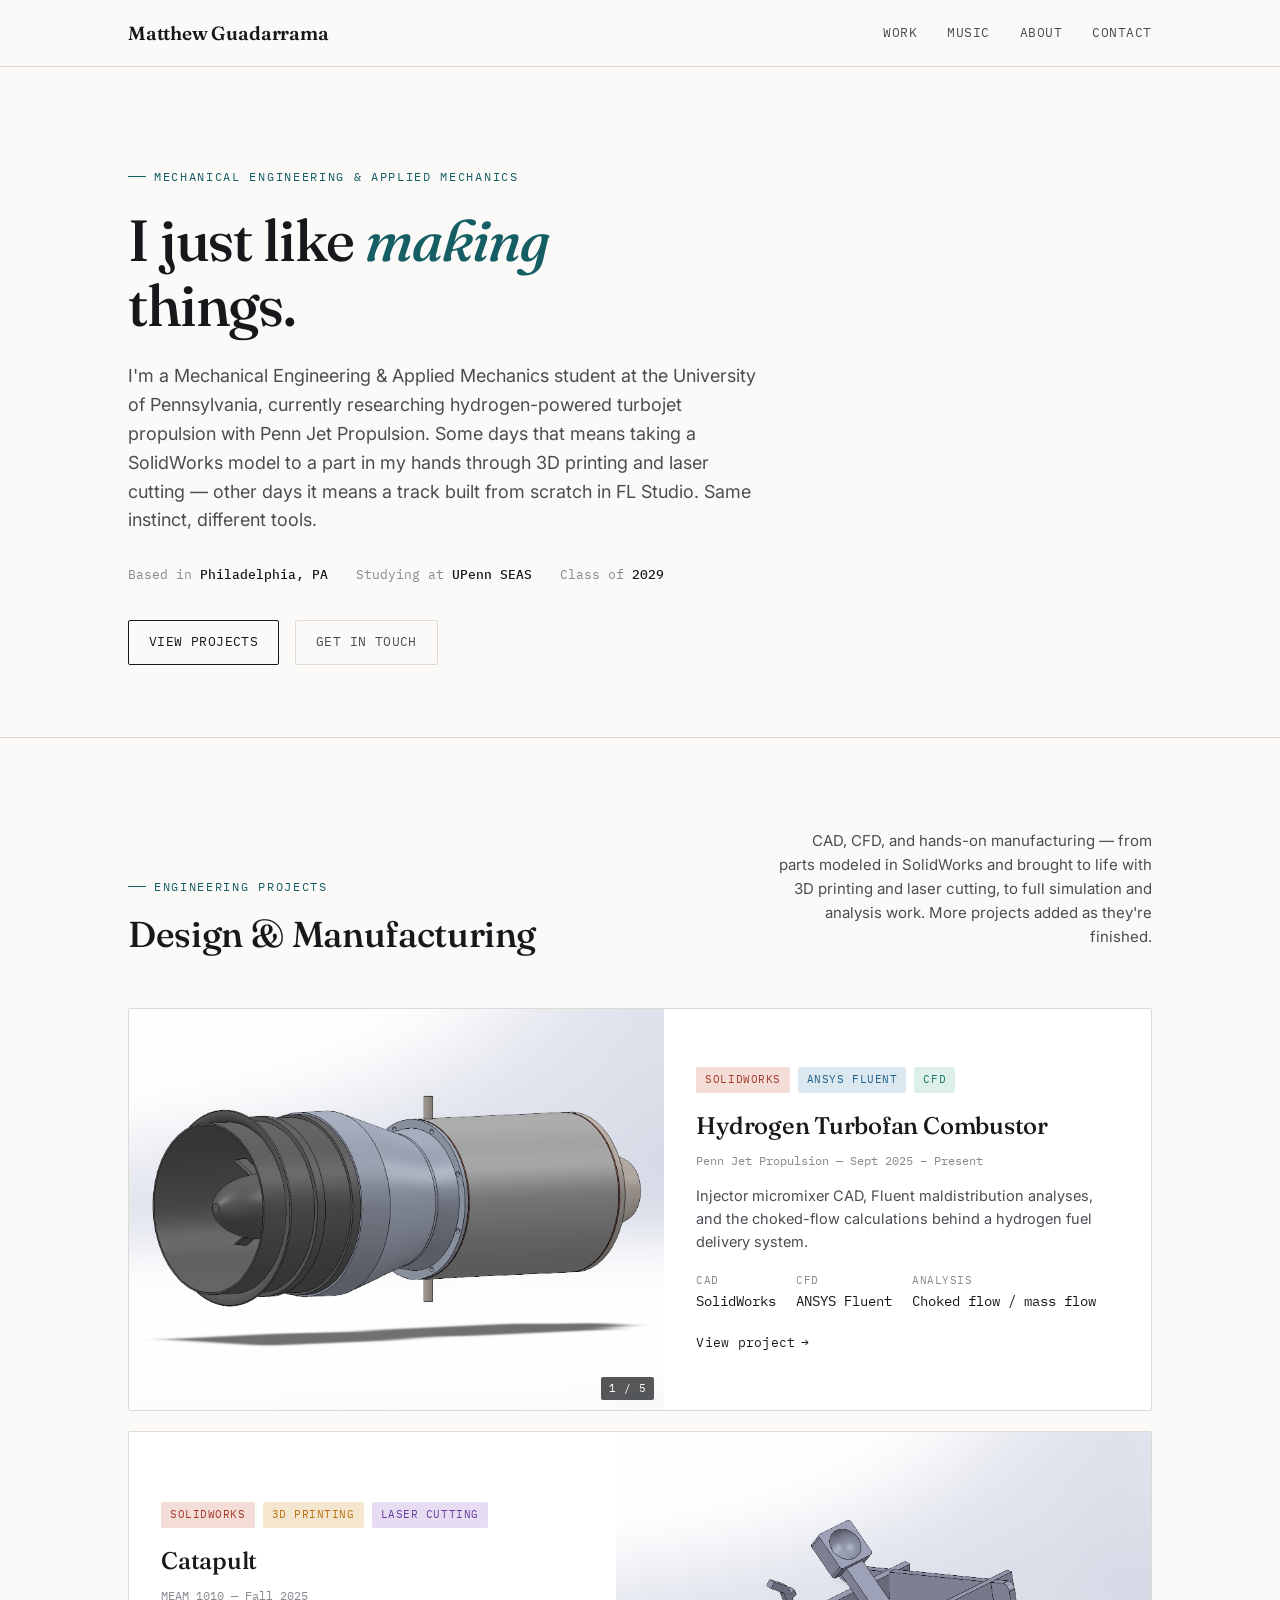
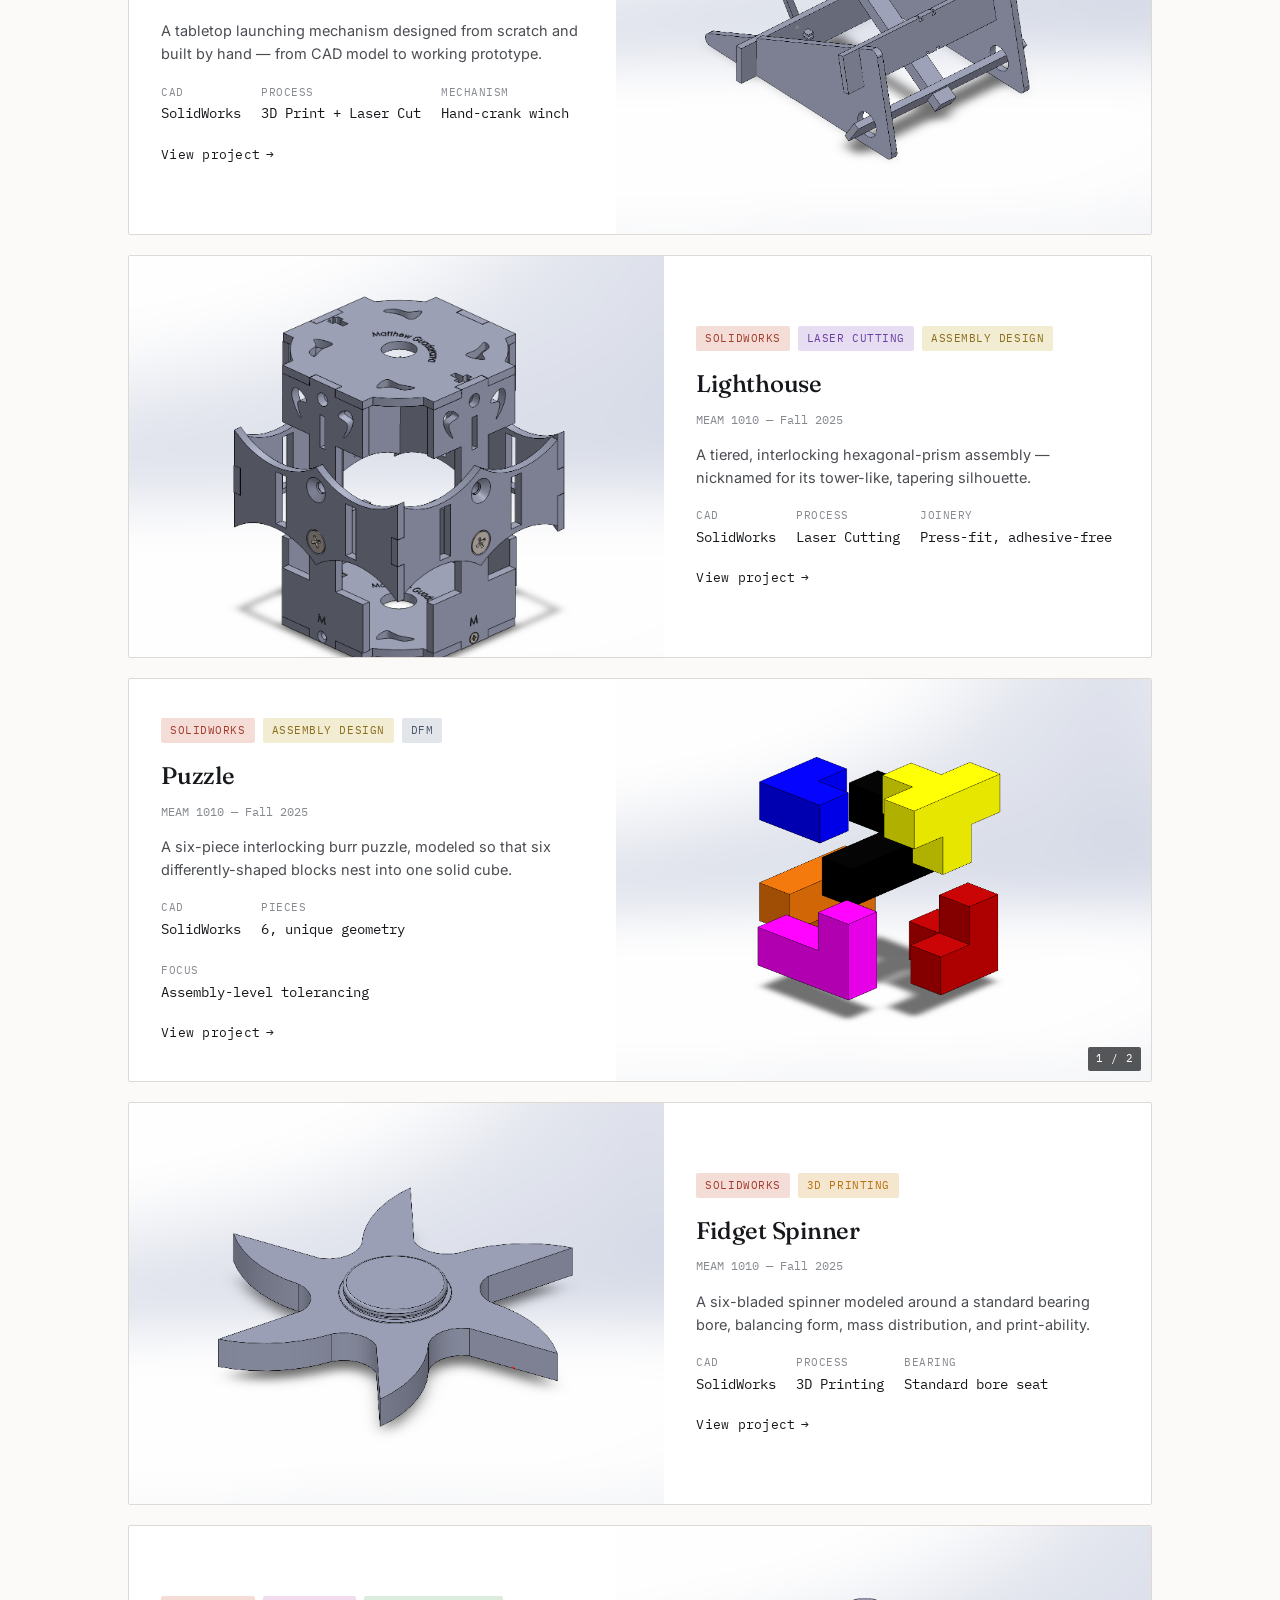
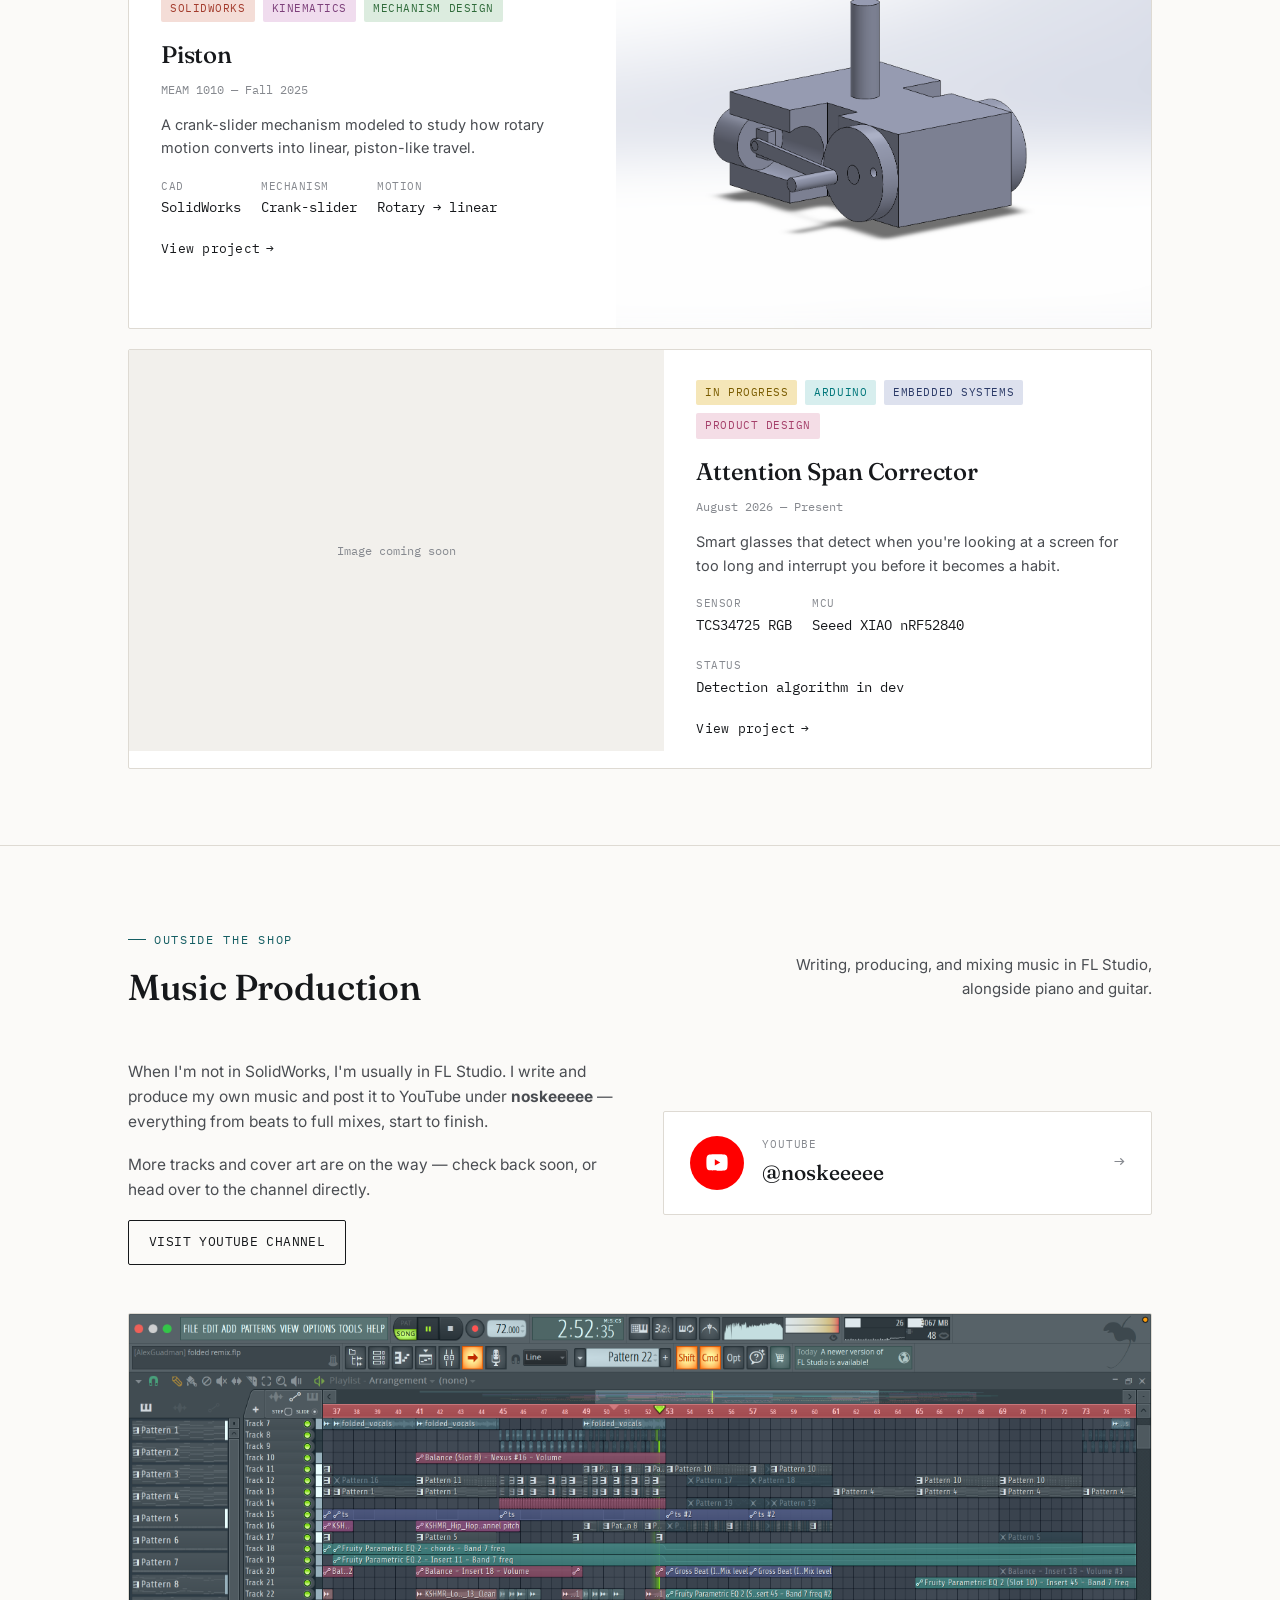
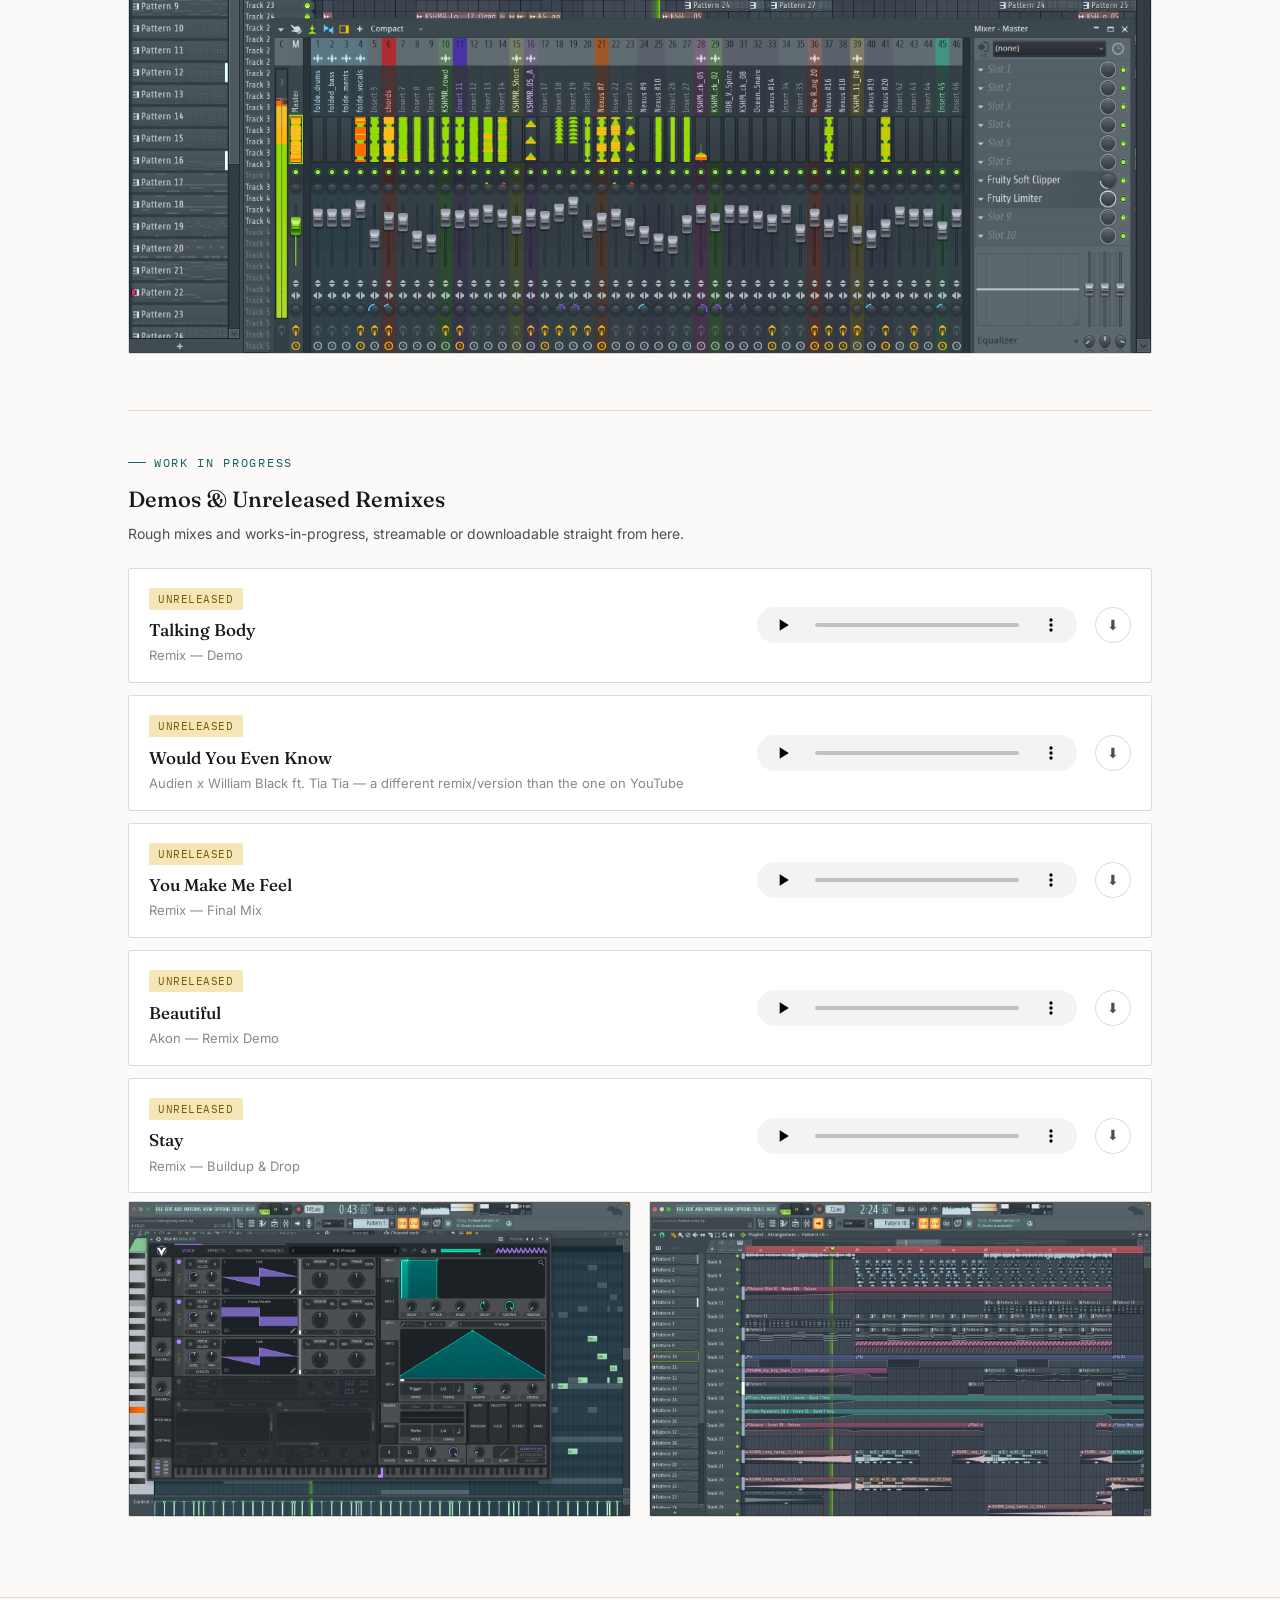
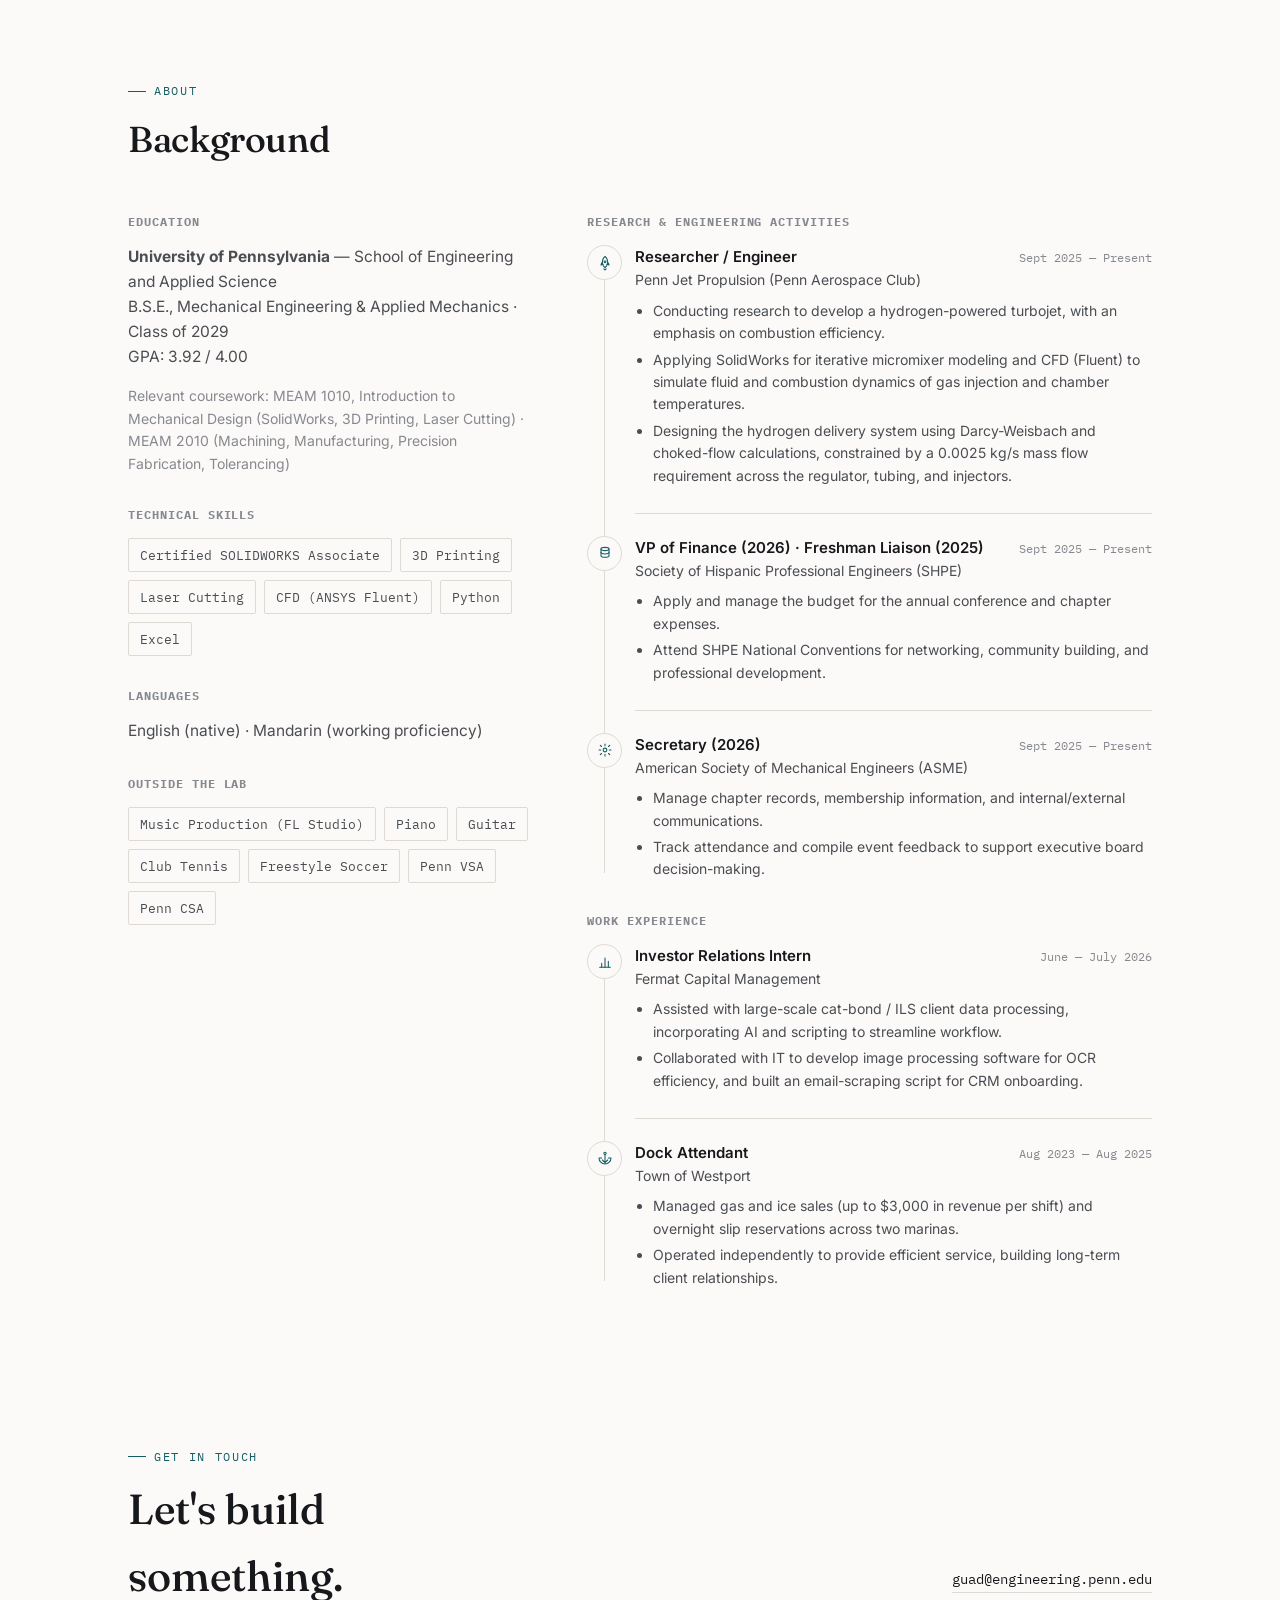
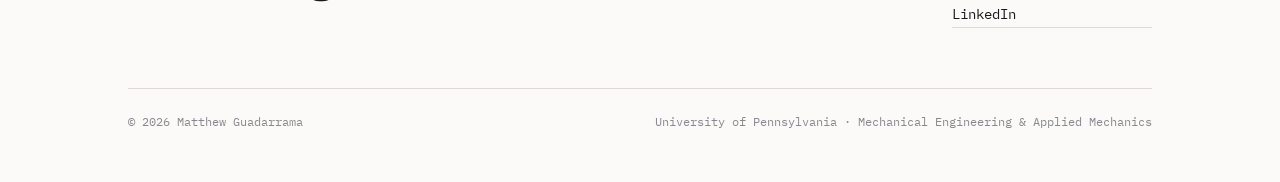
==== index.html @ 165a4118 "Add files via upload" ====
<!DOCTYPE html>
<html lang="en">
<head>
<meta charset="UTF-8">
<meta name="viewport" content="width=device-width, initial-scale=1.0">
<title>Matthew Guadarrama — Things I've Made</title>
<meta name="description" content="Portfolio of Matthew Guadarrama — mechanical engineering projects and music production. Mechanical Engineering &amp; Applied Mechanics student at the University of Pennsylvania.">
<link rel="icon" href="data:image/svg+xml,%3Csvg xmlns='http://www.w3.org/2000/svg' viewBox='0 0 100 100'%3E%3Crect width='100' height='100' fill='%2316181b'/%3E%3Ctext x='50' y='68' font-family='Georgia,serif' font-size='58' fill='%23fbfaf8' text-anchor='middle'%3EM%3C/text%3E%3C/svg%3E">

<link rel="preconnect" href="https://fonts.googleapis.com">
<link rel="preconnect" href="https://fonts.gstatic.com" crossorigin>
<link href="https://fonts.googleapis.com/css2?family=Fraunces:ital,opsz,wght@0,9..144,400;0,9..144,500;0,9..144,600;1,9..144,500&family=Inter:wght@400;500;600;700&family=IBM+Plex+Mono:wght@400;500&display=swap" rel="stylesheet">

<link rel="stylesheet" href="css/style.css">
</head>
<body>

<header>
  <nav class="nav" id="main-nav">
    <a href="#top" class="nav-name">Matthew Guadarrama</a>
    <ul class="nav-links">
      <li><a href="#work">Work</a></li>
      <li><a href="#music">Music</a></li>
      <li><a href="#about">About</a></li>
      <li><a href="#contact">Contact</a></li>
    </ul>
    <button class="nav-toggle" id="nav-toggle">Menu</button>
  </nav>
</header>

<main id="top">

  <!-- ================= HERO ================= -->
  <section class="hero">
    <div class="wrap">
      <span class="eyebrow">Mechanical Engineering &amp; Applied Mechanics</span>
      <h1>I just like <em>making</em> things.</h1>
      <p class="lede">
        I'm a Mechanical Engineering &amp; Applied Mechanics student at the University of Pennsylvania, currently
        researching hydrogen-powered turbojet propulsion with Penn Jet Propulsion. Some days that means taking a
        SolidWorks model to a part in my hands through 3D printing and laser cutting — other days it means a
        track built from scratch in FL Studio. Same instinct, different tools.
      </p>
      <div class="hero-meta">
        <span>Based in <strong>Philadelphia, PA</strong></span>
        <span>Studying at <strong>UPenn SEAS</strong></span>
        <span>Class of <strong>2029</strong></span>
      </div>
      <div class="hero-links">
        <a href="#work" class="btn">View Projects</a>
        <a href="mailto:guad@engineering.penn.edu" class="btn ghost">Get in Touch</a>
      </div>
    </div>
  </section>

  <!-- ================= WORK / PROJECTS ================= -->
  <section id="work">
    <div class="wrap">
      <div class="section-head">
        <div>
          <span class="eyebrow">Engineering Projects</span>
          <h2>Design &amp; Manufacturing</h2>
        </div>
        <p class="section-desc">
          CAD, CFD, and hands-on manufacturing — from parts modeled in SolidWorks and brought to life with 3D printing
          and laser cutting, to full simulation and analysis work. More projects added as they're finished.
        </p>
      </div>

      <div class="project-list" id="project-list"><!-- rendered by js/main.js from js/projects-data.js --></div>
    </div>
  </section>

  <!-- ================= MUSIC ================= -->
  <section id="music">
    <div class="wrap">
      <div class="section-head">
        <div>
          <span class="eyebrow">Outside the Shop</span>
          <h2>Music Production</h2>
        </div>
        <p class="section-desc">
          Writing, producing, and mixing music in FL Studio, alongside piano and guitar.
        </p>
      </div>

      <div class="music-hero">
        <div>
          <p>
            When I'm not in SolidWorks, I'm usually in FL Studio. I write and produce my own music and post it
            to YouTube under <strong>noskeeeee</strong> — everything from beats to full mixes, start to finish.
          </p>
          <p>
            More tracks and cover art are on the way — check back soon, or head over to the channel directly.
          </p>
          <a href="https://www.youtube.com/@noskeeeee" target="_blank" rel="noopener" class="btn">Visit YouTube Channel</a>
        </div>
        <a href="https://www.youtube.com/@noskeeeee" target="_blank" rel="noopener" class="yt-card" aria-label="noskeeeee on YouTube">
          <span class="yt-card-icon" aria-hidden="true">
            <svg width="26" height="26" viewBox="0 0 24 24" xmlns="http://www.w3.org/2000/svg">
              <path d="M21.6 7.2s-.2-1.5-.85-2.1c-.8-.85-1.7-.85-2.1-.9C15.8 4 12 4 12 4h0s-3.8 0-6.65.2c-.4.05-1.3.05-2.1.9C2.6 5.7 2.4 7.2 2.4 7.2S2.2 8.95 2.2 10.7v1.6c0 1.75.2 3.5.2 3.5s.2 1.5.85 2.1c.8.85 1.85.82 2.3.9C7.15 19 12 19.05 12 19.05s3.8 0 6.65-.2c.4-.05 1.3-.05 2.1-.9.65-.6.85-2.1.85-2.1s.2-1.75.2-3.5v-1.6c0-1.75-.2-3.5-.2-3.5z" fill="#fff"/>
              <path d="M10 8.6l5 2.9-5 2.9z" fill="#FF0000"/>
            </svg>
          </span>
          <span class="yt-card-text">
            <span class="yt-card-label">YouTube</span>
            <span class="yt-card-handle">@noskeeeee</span>
          </span>
          <span class="yt-card-arrow" aria-hidden="true">→</span>
        </a>
      </div>

      <figure class="music-break">
        <img src="assets/images/studio/folded-mixer.png" alt="FL Studio mixer view from the Folded remix session">
      </figure>

      <div class="music-sub-head">
        <span class="eyebrow">Work in Progress</span>
        <h3>Demos &amp; Unreleased Remixes</h3>
        <p>Rough mixes and works-in-progress, streamable or downloadable straight from here.</p>
      </div>
      <div class="track-list" id="track-list"><!-- rendered by js/main.js from js/music-data.js --></div>

      <div class="music-break-duo">
        <figure><img src="assets/images/studio/talking-body-vital.png" alt="Sound design in Vital for the Talking Body remix"></figure>
        <figure><img src="assets/images/studio/folded-playlist-zoom.png" alt="FL Studio playlist detail from the Folded remix session"></figure>
      </div>
    </div>
  </section>

  <!-- ================= ABOUT ================= -->
  <section id="about">
    <div class="wrap">
      <div class="section-head">
        <div>
          <span class="eyebrow">About</span>
          <h2>Background</h2>
        </div>
      </div>

      <div class="about-grid">
        <div>
          <div class="about-block">
            <h4>Education</h4>
            <p>
              <strong>University of Pennsylvania</strong> — School of Engineering and Applied Science<br>
              B.S.E., Mechanical Engineering &amp; Applied Mechanics · Class of 2029<br>
              GPA: 3.92 / 4.00
            </p>
            <p style="font-size:14px; color:var(--ink-faint);">
              Relevant coursework: MEAM 1010, Introduction to Mechanical Design (SolidWorks, 3D Printing, Laser Cutting) ·
              MEAM 2010 (Machining, Manufacturing, Precision Fabrication, Tolerancing)
            </p>
          </div>

          <div class="about-block">
            <h4>Technical Skills</h4>
            <div class="pill-list">
              <span class="pill">Certified SOLIDWORKS Associate</span>
              <span class="pill">3D Printing</span>
              <span class="pill">Laser Cutting</span>
              <span class="pill">CFD (ANSYS Fluent)</span>
              <span class="pill">Python</span>
              <span class="pill">Excel</span>
            </div>
          </div>

          <div class="about-block">
            <h4>Languages</h4>
            <p style="margin:0;">English (native) · Mandarin (working proficiency)</p>
          </div>

          <div class="about-block">
            <h4>Outside the Lab</h4>
            <div class="pill-list">
              <span class="pill">Music Production (FL Studio)</span>
              <span class="pill">Piano</span>
              <span class="pill">Guitar</span>
              <span class="pill">Club Tennis</span>
              <span class="pill">Freestyle Soccer</span>
              <span class="pill">Penn VSA</span>
              <span class="pill">Penn CSA</span>
            </div>
          </div>
        </div>

        <div>
          <div class="about-block">
            <h4>Research &amp; Engineering Activities</h4>

            <div class="timeline">
              <div class="timeline-item">
                <span class="icon-badge" aria-hidden="true">
                  <svg viewBox="0 0 24 24" fill="none" stroke="currentColor" stroke-width="1.6" stroke-linecap="round" stroke-linejoin="round"><path d="M12 2c2.5 2 4 5.5 4 9 0 2-.7 3.8-1.6 5.2L12 19l-2.4-2.8C8.7 14.8 8 13 8 11c0-3.5 1.5-7 4-9z"/><path d="M9 14l-3 1 1-3M15 14l3 1-1-3M10.3 20.7L12 22.5l1.7-1.8"/><circle cx="12" cy="10.2" r="1.3"/></svg>
                </span>
                <div class="row">
                  <div>
                    <div class="role">Researcher / Engineer</div>
                    <div class="org">Penn Jet Propulsion (Penn Aerospace Club)</div>
                  </div>
                  <div class="when">Sept 2025 — Present</div>
                </div>
                <ul>
                  <li>Conducting research to develop a hydrogen-powered turbojet, with an emphasis on combustion efficiency.</li>
                  <li>Applying SolidWorks for iterative micromixer modeling and CFD (Fluent) to simulate fluid and combustion dynamics of gas injection and chamber temperatures.</li>
                  <li>Designing the hydrogen delivery system using Darcy-Weisbach and choked-flow calculations, constrained by a 0.0025 kg/s mass flow requirement across the regulator, tubing, and injectors.</li>
                </ul>
              </div>

              <div class="timeline-item">
                <span class="icon-badge" aria-hidden="true">
                  <svg viewBox="0 0 24 24" fill="none" stroke="currentColor" stroke-width="1.6" stroke-linecap="round" stroke-linejoin="round"><ellipse cx="12" cy="6" rx="6" ry="2.4"/><path d="M6 6v5c0 1.3 2.7 2.4 6 2.4s6-1.1 6-2.4V6"/><path d="M6 11v5c0 1.3 2.7 2.4 6 2.4s6-1.1 6-2.4v-5"/></svg>
                </span>
                <div class="row">
                  <div>
                    <div class="role">VP of Finance (2026) · Freshman Liaison (2025)</div>
                    <div class="org">Society of Hispanic Professional Engineers (SHPE)</div>
                  </div>
                  <div class="when">Sept 2025 — Present</div>
                </div>
                <ul>
                  <li>Apply and manage the budget for the annual conference and chapter expenses.</li>
                  <li>Attend SHPE National Conventions for networking, community building, and professional development.</li>
                </ul>
              </div>

              <div class="timeline-item">
                <span class="icon-badge" aria-hidden="true">
                  <svg viewBox="0 0 24 24" fill="none" stroke="currentColor" stroke-width="1.6" stroke-linecap="round" stroke-linejoin="round"><circle cx="12" cy="12" r="2.8"/><path d="M12 3v2.6M12 18.4V21M4.9 4.9l1.85 1.85M17.25 17.25l1.85 1.85M3 12h2.6M18.4 12H21M4.9 19.1l1.85-1.85M17.25 6.75l1.85-1.85"/></svg>
                </span>
                <div class="row">
                  <div>
                    <div class="role">Secretary (2026)</div>
                    <div class="org">American Society of Mechanical Engineers (ASME)</div>
                  </div>
                  <div class="when">Sept 2025 — Present</div>
                </div>
                <ul>
                  <li>Manage chapter records, membership information, and internal/external communications.</li>
                  <li>Track attendance and compile event feedback to support executive board decision-making.</li>
                </ul>
              </div>
            </div>
          </div>

          <div class="about-block">
            <h4>Work Experience</h4>

            <div class="timeline">
              <div class="timeline-item">
                <span class="icon-badge" aria-hidden="true">
                  <svg viewBox="0 0 24 24" fill="none" stroke="currentColor" stroke-width="1.6" stroke-linecap="round" stroke-linejoin="round"><path d="M4 20h16"/><path d="M7 20v-6M12 20V6M17 20v-9"/></svg>
                </span>
                <div class="row">
                  <div>
                    <div class="role">Investor Relations Intern</div>
                    <div class="org">Fermat Capital Management</div>
                  </div>
                  <div class="when">June — July 2026</div>
                </div>
                <ul>
                  <li>Assisted with large-scale cat-bond / ILS client data processing, incorporating AI and scripting to streamline workflow.</li>
                  <li>Collaborated with IT to develop image processing software for OCR efficiency, and built an email-scraping script for CRM onboarding.</li>
                </ul>
              </div>

              <div class="timeline-item">
                <span class="icon-badge" aria-hidden="true">
                  <svg viewBox="0 0 24 24" fill="none" stroke="currentColor" stroke-width="1.6" stroke-linecap="round" stroke-linejoin="round"><circle cx="12" cy="5" r="1.7"/><path d="M12 6.7V19M7 12H3a9 9 0 0018 0h-4M8 15l4 4 4-4"/></svg>
                </span>
                <div class="row">
                  <div>
                    <div class="role">Dock Attendant</div>
                    <div class="org">Town of Westport</div>
                  </div>
                  <div class="when">Aug 2023 — Aug 2025</div>
                </div>
                <ul>
                  <li>Managed gas and ice sales (up to $3,000 in revenue per shift) and overnight slip reservations across two marinas.</li>
                  <li>Operated independently to provide efficient service, building long-term client relationships.</li>
                </ul>
              </div>
            </div>
          </div>
        </div>
      </div>
    </div>
  </section>

  <!-- ================= CONTACT ================= -->
  <footer id="contact">
    <div class="wrap">
      <div class="contact-grid">
        <div>
          <span class="eyebrow">Get in Touch</span>
          <h2>Let's build<br>something.</h2>
        </div>
        <div class="contact-links">
          <a href="mailto:guad@engineering.penn.edu">guad@engineering.penn.edu</a>
          <a href="https://www.linkedin.com/in/matthew-guadarrama" target="_blank" rel="noopener">LinkedIn</a>
        </div>
      </div>
      <div class="foot-bottom">
        <span>© <span id="year"></span> Matthew Guadarrama</span>
        <span>University of Pennsylvania · Mechanical Engineering &amp; Applied Mechanics</span>
      </div>
    </div>
  </footer>

</main>

<!-- ================= PROJECT MODAL ================= -->
<div class="modal-overlay" id="modal-overlay">
  <div class="modal">
    <button class="modal-close" id="modal-close" aria-label="Close">✕</button>
    <div class="modal-gallery" id="modal-gallery"></div>
    <div class="modal-body" id="modal-body"></div>
  </div>
</div>

<script src="js/projects-data.js"></script>
<script src="js/music-data.js"></script>
<script src="js/main.js"></script>
</body>
</html>
---- css/style.css ----
/* ============================================================
   Matthew Guadarrama — Portfolio
   ============================================================ */

:root {
  --bg: #fbfaf8;
  --bg-alt: #f2f0ec;
  --ink: #16181b;
  --ink-soft: #4a4d52;
  --ink-faint: #86898f;
  --line: #dedad3;
  --accent: #155e63;
  --accent-soft: #d8e9e9;
  --card-bg: #ffffff;
  --radius: 2px;
  --serif: "Fraunces", Georgia, "Times New Roman", serif;
  --sans: "Inter", -apple-system, BlinkMacSystemFont, "Segoe UI", sans-serif;
  --mono: "IBM Plex Mono", "SFMono-Regular", Menlo, monospace;
  --max: 1080px;
}

* { box-sizing: border-box; }

html { scroll-behavior: smooth; }

body {
  margin: 0;
  background: var(--bg);
  color: var(--ink);
  font-family: var(--sans);
  font-size: 16px;
  line-height: 1.6;
  -webkit-font-smoothing: antialiased;
}

img { max-width: 100%; display: block; }

a {
  color: inherit;
  text-decoration: none;
}

.wrap {
  max-width: var(--max);
  margin: 0 auto;
  padding: 0 28px;
}

.eyebrow {
  font-family: var(--mono);
  font-size: 12px;
  letter-spacing: 0.14em;
  text-transform: uppercase;
  color: var(--accent);
  display: inline-flex;
  align-items: center;
  gap: 8px;
}
.eyebrow::before {
  content: "";
  width: 18px;
  height: 1px;
  background: var(--accent);
  display: inline-block;
}

/* ---------------- Header ---------------- */

header {
  position: sticky;
  top: 0;
  z-index: 50;
  background: rgba(251, 250, 248, 0.86);
  backdrop-filter: blur(8px);
  border-bottom: 1px solid var(--line);
}

.nav {
  display: flex;
  align-items: center;
  justify-content: space-between;
  padding: 18px 28px;
  max-width: var(--max);
  margin: 0 auto;
}

.nav-name {
  font-family: var(--serif);
  font-weight: 600;
  font-size: 19px;
  letter-spacing: -0.01em;
}

.nav-links {
  display: flex;
  gap: 30px;
  list-style: none;
  margin: 0;
  padding: 0;
  font-family: var(--mono);
  font-size: 13px;
  letter-spacing: 0.04em;
  text-transform: uppercase;
}

.nav-links a {
  color: var(--ink-soft);
  transition: color 0.15s ease;
  padding-bottom: 2px;
  border-bottom: 1px solid transparent;
}
.nav-links a:hover {
  color: var(--ink);
  border-color: var(--accent);
}

.nav-toggle {
  display: none;
  background: none;
  border: 1px solid var(--line);
  border-radius: var(--radius);
  padding: 6px 10px;
  font-family: var(--mono);
  font-size: 12px;
  cursor: pointer;
}

/* ---------------- Hero ---------------- */

.hero {
  padding: 92px 0 72px;
  border-bottom: 1px solid var(--line);
}

.hero h1 {
  font-family: var(--serif);
  font-weight: 500;
  font-size: clamp(34px, 5.4vw, 58px);
  line-height: 1.12;
  letter-spacing: -0.02em;
  margin: 22px 0 24px;
  max-width: 15ch;
}

.hero h1 em {
  font-style: italic;
  color: var(--accent);
}

.hero p.lede {
  font-size: 18px;
  color: var(--ink-soft);
  max-width: 58ch;
  margin: 0 0 30px;
}

.hero-meta {
  display: flex;
  flex-wrap: wrap;
  gap: 10px 28px;
  font-family: var(--mono);
  font-size: 13px;
  color: var(--ink-faint);
}

.hero-meta span strong {
  color: var(--ink);
  font-weight: 500;
}

.hero-links {
  margin-top: 34px;
  display: flex;
  gap: 16px;
  flex-wrap: wrap;
}

.btn {
  display: inline-flex;
  align-items: center;
  gap: 8px;
  padding: 11px 20px;
  border: 1px solid var(--ink);
  border-radius: var(--radius);
  font-family: var(--mono);
  font-size: 13px;
  letter-spacing: 0.03em;
  text-transform: uppercase;
  transition: background 0.15s ease, color 0.15s ease;
}
.btn:hover { background: var(--ink); color: var(--bg); }

.btn.ghost {
  border-color: var(--line);
  color: var(--ink-soft);
}
.btn.ghost:hover { background: var(--ink); color: var(--bg); border-color: var(--ink); }

/* ---------------- Section headers ---------------- */

section { padding: 76px 0; border-bottom: 1px solid var(--line); }
section:last-of-type { border-bottom: none; }

.section-head {
  display: flex;
  justify-content: space-between;
  align-items: flex-end;
  gap: 24px;
  margin-bottom: 44px;
  flex-wrap: wrap;
}

.section-head h2 {
  font-family: var(--serif);
  font-size: clamp(26px, 3.4vw, 36px);
  font-weight: 500;
  letter-spacing: -0.01em;
  margin: 10px 0 0;
}

.section-head .section-desc {
  max-width: 42ch;
  color: var(--ink-soft);
  font-size: 15px;
  text-align: right;
}

/* ---------------- Project cards (featured) ---------------- */

.project-list {
  display: flex;
  flex-direction: column;
  gap: 20px;
}

.project-card {
  display: grid;
  grid-template-columns: 1.1fr 1fr;
  gap: 0;
  background: var(--card-bg);
  border: 1px solid var(--line);
  border-radius: var(--radius);
  overflow: hidden;
  cursor: pointer;
  transition: border-color 0.18s ease, transform 0.18s ease;
}
.project-card:hover {
  border-color: var(--ink);
}

.project-card.alt {
  grid-template-columns: 1fr 1.1fr;
}
.project-card.alt .thumb { order: 2; }
.project-card.alt .body { order: 1; }

.project-card .thumb {
  position: relative;
  background: var(--bg-alt);
  aspect-ratio: 4 / 3;
  overflow: hidden;
}
.project-card .thumb img {
  width: 100%;
  height: 100%;
  object-fit: cover;
  transition: transform 0.4s ease;
}
.project-card:hover .thumb img { transform: scale(1.035); }

.project-card .thumb.placeholder {
  display: flex;
  align-items: center;
  justify-content: center;
  font-family: var(--mono);
  font-size: 12px;
  color: var(--ink-faint);
  text-align: center;
  padding: 20px;
}

.project-card .thumb .count {
  position: absolute;
  bottom: 10px;
  right: 10px;
  background: rgba(22,24,27,0.72);
  color: #fff;
  font-family: var(--mono);
  font-size: 11px;
  padding: 3px 8px;
  border-radius: var(--radius);
  letter-spacing: 0.04em;
}

.project-card .body {
  padding: 30px 32px;
  display: flex;
  flex-direction: column;
  justify-content: center;
}

.project-tags {
  display: flex;
  gap: 8px;
  flex-wrap: wrap;
  margin-bottom: 14px;
}

.tag {
  font-family: var(--mono);
  font-size: 11px;
  letter-spacing: 0.05em;
  text-transform: uppercase;
  color: var(--accent);
  background: var(--accent-soft);
  padding: 4px 9px;
  border-radius: var(--radius);
}

.tag.status {
  color: #7a5c00;
  background: #f5e6b8;
}

/* Per-skill tag colors — keeps each tool/skill the same color everywhere it appears.
   Add a new rule here (keyed by the lowercase, hyphenated tag text) when a new tag
   is introduced in projects-data.js; unmatched tags fall back to the default .tag style above. */
.tag[data-tag="solidworks"]        { color: #a33b2c; background: #f4ddd7; }
.tag[data-tag="ansys-fluent"]      { color: #1f5f8b; background: #dbe8f0; }
.tag[data-tag="cfd"]               { color: #1f7a6c; background: #dcefe9; }
.tag[data-tag="3d-printing"]       { color: #b5720f; background: #f5e6cf; }
.tag[data-tag="laser-cutting"]     { color: #6a3fa0; background: #e7ddf2; }
.tag[data-tag="assembly-design"]   { color: #8a6d1d; background: #f2ecd2; }
.tag[data-tag="dfm"]               { color: #4a5568; background: #e2e5ea; }
.tag[data-tag="kinematics"]        { color: #7c3f7a; background: #f0dcee; }
.tag[data-tag="mechanism-design"]  { color: #2f6b3a; background: #dcecdf; }
.tag[data-tag="arduino"]           { color: #00767a; background: #d7eeee; }
.tag[data-tag="embedded-systems"]  { color: #2b3a67; background: #dde1ee; }
.tag[data-tag="product-design"]    { color: #a5406a; background: #f4dde6; }

.project-card h3 {
  font-family: var(--serif);
  font-size: 24px;
  font-weight: 500;
  margin: 0 0 6px;
  letter-spacing: -0.01em;
}

.project-date {
  font-family: var(--mono);
  font-size: 12px;
  color: var(--ink-faint);
  margin-bottom: 14px;
}

.project-card p.desc {
  color: var(--ink-soft);
  font-size: 14.5px;
  margin: 0 0 18px;
}

.specs {
  display: flex;
  gap: 20px;
  flex-wrap: wrap;
  margin-bottom: 18px;
}
.specs .spec {
  font-family: var(--mono);
}
.specs .spec .k {
  display: block;
  font-size: 10.5px;
  color: var(--ink-faint);
  text-transform: uppercase;
  letter-spacing: 0.05em;
}
.specs .spec .v {
  font-size: 14px;
  color: var(--ink);
}

.read-more {
  font-family: var(--mono);
  font-size: 12.5px;
  color: var(--ink);
  letter-spacing: 0.02em;
  display: inline-flex;
  align-items: center;
  gap: 6px;
}
.read-more::after { content: "→"; transition: transform 0.15s ease; }
.project-card:hover .read-more::after { transform: translateX(4px); }

@media (max-width: 760px) {
  .project-card, .project-card.alt { grid-template-columns: 1fr; }
  .project-card.alt .thumb, .project-card.alt .body { order: initial; }
}

/* ---------------- Modal ---------------- */

.modal-overlay {
  position: fixed;
  inset: 0;
  background: rgba(15, 15, 15, 0.72);
  display: none;
  align-items: flex-start;
  justify-content: center;
  padding: 40px 20px;
  overflow-y: auto;
  z-index: 100;
}
.modal-overlay.open { display: flex; }

.modal {
  background: var(--bg);
  max-width: 780px;
  width: 100%;
  border-radius: var(--radius);
  margin: auto;
  position: relative;
  border: 1px solid var(--line);
}

.modal-close {
  position: absolute;
  top: 14px;
  right: 14px;
  background: var(--ink);
  color: var(--bg);
  border: none;
  width: 32px;
  height: 32px;
  border-radius: 50%;
  font-size: 16px;
  cursor: pointer;
  z-index: 5;
}

.modal-gallery {
  position: relative;
  background: var(--bg-alt);
  display: flex;
  align-items: center;
  justify-content: center;
}
.modal-gallery img {
  width: 100%;
  max-height: 62vh;
  object-fit: contain;
  display: block;
}
.modal-gallery .placeholder-img {
  width: 100%;
  aspect-ratio: 4/3;
  display: flex;
  align-items: center;
  justify-content: center;
  font-family: var(--mono);
  color: var(--ink-faint);
  font-size: 13px;
}

.modal-gallery .gnav {
  position: absolute;
  top: 50%;
  transform: translateY(-50%);
  background: rgba(255,255,255,0.85);
  border: 1px solid var(--line);
  width: 36px;
  height: 36px;
  border-radius: 50%;
  display: flex;
  align-items: center;
  justify-content: center;
  cursor: pointer;
  font-size: 15px;
}
.modal-gallery .gnav.prev { left: 14px; }
.modal-gallery .gnav.next { right: 14px; }
.modal-gallery .gdots {
  position: absolute;
  bottom: 12px;
  left: 50%;
  transform: translateX(-50%);
  display: flex;
  gap: 6px;
}
.modal-gallery .gdots span {
  width: 6px; height: 6px; border-radius: 50%;
  background: rgba(255,255,255,0.55);
}
.modal-gallery .gdots span.active { background: #fff; }

.modal-body { padding: 30px 34px 36px; }
.modal-body h3 {
  font-family: var(--serif);
  font-size: 28px;
  font-weight: 500;
  margin: 6px 0 4px;
}
.modal-body .project-date { margin-bottom: 16px; }
.modal-body .desc { color: var(--ink-soft); font-size: 15px; margin-bottom: 20px; }
.modal-body .specs { margin-bottom: 4px; }

/* ---------------- Manufacturing grid (secondary projects, if added later) ---------------- */

.grid-projects {
  display: grid;
  grid-template-columns: repeat(3, 1fr);
  gap: 18px;
}
@media (max-width: 860px) { .grid-projects { grid-template-columns: repeat(2, 1fr); } }
@media (max-width: 560px) { .grid-projects { grid-template-columns: 1fr; } }

/* ---------------- About ---------------- */

.about-grid {
  display: grid;
  grid-template-columns: 1fr 1.4fr;
  gap: 56px;
}
@media (max-width: 800px) { .about-grid { grid-template-columns: 1fr; gap: 36px; } }

.about-grid p { color: var(--ink-soft); margin: 0 0 16px; font-size: 15.5px; }

.about-block { margin-bottom: 30px; }
.about-block:last-child { margin-bottom: 0; }
.about-block h4 {
  font-family: var(--mono);
  font-size: 12px;
  letter-spacing: 0.08em;
  text-transform: uppercase;
  color: var(--ink-faint);
  margin: 0 0 14px;
}

.timeline {
  position: relative;
  padding-left: 48px;
}
.timeline::before {
  content: "";
  position: absolute;
  left: 17px;
  top: 8px;
  bottom: 8px;
  width: 1px;
  background: var(--line);
}

.icon-badge {
  position: absolute;
  left: -48px;
  top: 0;
  width: 35px;
  height: 35px;
  border-radius: 50%;
  background: var(--bg);
  border: 1px solid var(--line);
  display: flex;
  align-items: center;
  justify-content: center;
  color: var(--accent);
}
.icon-badge svg { width: 16px; height: 16px; }

.timeline-item {
  position: relative;
  padding-bottom: 22px;
  margin-bottom: 22px;
  border-bottom: 1px solid var(--line);
}
.timeline-item:last-child { border-bottom: none; margin-bottom: 0; padding-bottom: 0; }
.timeline-item .row {
  display: flex;
  justify-content: space-between;
  gap: 12px;
  align-items: baseline;
  flex-wrap: wrap;
}
.timeline-item .role { font-weight: 600; font-size: 15px; color: var(--ink); }
.timeline-item .org { color: var(--ink-soft); font-size: 14px; }
.timeline-item .when {
  font-family: var(--mono);
  font-size: 11.5px;
  color: var(--ink-faint);
  white-space: nowrap;
}
.timeline-item ul {
  margin: 8px 0 0;
  padding-left: 18px;
  color: var(--ink-soft);
  font-size: 14px;
}
.timeline-item li { margin-bottom: 4px; }

.pill-list {
  display: flex;
  flex-wrap: wrap;
  gap: 8px;
}
.pill {
  border: 1px solid var(--line);
  border-radius: var(--radius);
  padding: 6px 11px;
  font-family: var(--mono);
  font-size: 12.5px;
  color: var(--ink-soft);
}

/* ---------------- Music ---------------- */

.music-hero {
  display: grid;
  grid-template-columns: 1fr 1fr;
  gap: 46px;
  align-items: center;
}
@media (max-width: 800px) { .music-hero { grid-template-columns: 1fr; } }

.music-hero p { color: var(--ink-soft); margin: 0 0 18px; font-size: 15.5px; }

.yt-card {
  display: flex;
  align-items: center;
  gap: 18px;
  padding: 24px 26px;
  border: 1px solid var(--line);
  border-radius: var(--radius);
  background: var(--card-bg);
  transition: border-color 0.18s ease, transform 0.18s ease, box-shadow 0.18s ease;
}
.yt-card:hover {
  border-color: #ff0000;
  transform: translateY(-2px);
  box-shadow: 0 14px 28px rgba(22, 24, 27, 0.08);
}
.yt-card-icon {
  width: 54px;
  height: 54px;
  border-radius: 50%;
  background: #ff0000;
  display: flex;
  align-items: center;
  justify-content: center;
  flex-shrink: 0;
}
.yt-card-text {
  display: flex;
  flex-direction: column;
  gap: 3px;
  flex: 1;
  min-width: 0;
}
.yt-card-label {
  font-family: var(--mono);
  font-size: 11px;
  letter-spacing: 0.08em;
  text-transform: uppercase;
  color: var(--ink-faint);
}
.yt-card-handle {
  font-family: var(--serif);
  font-size: 21px;
  font-weight: 500;
  color: var(--ink);
}
.yt-card-arrow {
  font-family: var(--mono);
  font-size: 18px;
  color: var(--ink-faint);
  transition: transform 0.15s ease, color 0.15s ease;
  flex-shrink: 0;
}
.yt-card:hover .yt-card-arrow { transform: translateX(5px); color: var(--ink); }

.music-sub-head {
  margin: 56px 0 22px;
  padding-top: 34px;
  border-top: 1px solid var(--line);
}
.music-sub-head h3 {
  font-family: var(--serif);
  font-size: 22px;
  font-weight: 500;
  margin: 10px 0 6px;
}
.music-sub-head p {
  margin: 0;
  font-size: 14px;
  color: var(--ink-soft);
}

.track-list {
  display: flex;
  flex-direction: column;
  gap: 12px;
}

.track-card {
  display: grid;
  grid-template-columns: minmax(0, 1fr) minmax(220px, 320px) auto;
  align-items: center;
  gap: 18px;
  background: var(--card-bg);
  border: 1px solid var(--line);
  border-radius: var(--radius);
  padding: 16px 20px;
}

.track-info h4 {
  font-family: var(--serif);
  font-size: 17px;
  font-weight: 500;
  margin: 6px 0 2px;
}
.track-sub {
  font-size: 13px;
  color: var(--ink-faint);
}

.track-card audio {
  width: 100%;
  height: 36px;
}

.track-dl {
  display: inline-flex;
  align-items: center;
  justify-content: center;
  width: 36px;
  height: 36px;
  border: 1px solid var(--line);
  border-radius: 50%;
  font-size: 14px;
  color: var(--ink-soft);
  flex-shrink: 0;
  transition: border-color 0.15s ease, color 0.15s ease;
}
.track-dl:hover { border-color: var(--ink); color: var(--ink); }

@media (max-width: 700px) {
  .track-card {
    grid-template-columns: 1fr;
    align-items: stretch;
  }
  .track-dl { justify-self: start; }
}

.music-break {
  margin: 48px 0;
  border: 1px solid var(--line);
  border-radius: var(--radius);
  overflow: hidden;
}
.music-break img {
  width: 100%;
  aspect-ratio: 8/5;
  object-fit: contain;
  background: var(--bg-alt);
  display: block;
}

.music-break-duo {
  display: grid;
  grid-template-columns: 1fr 1fr;
  gap: 18px;
  margin: 8px 0 4px;
}
.music-break-duo figure {
  margin: 0;
  border: 1px solid var(--line);
  border-radius: var(--radius);
  overflow: hidden;
}
.music-break-duo img {
  width: 100%;
  aspect-ratio: 8/5;
  object-fit: contain;
  background: var(--bg-alt);
  display: block;
}
@media (max-width: 700px) {
  .music-break-duo { grid-template-columns: 1fr; }
}

/* ---------------- Contact / Footer ---------------- */

footer {
  padding: 70px 0 50px;
}

.contact-grid {
  display: flex;
  justify-content: space-between;
  align-items: flex-end;
  flex-wrap: wrap;
  gap: 30px;
}

footer h2 {
  font-family: var(--serif);
  font-size: clamp(28px, 4vw, 42px);
  font-weight: 500;
  margin: 10px 0 18px;
  max-width: 14ch;
}

.contact-links {
  display: flex;
  flex-direction: column;
  gap: 10px;
  font-family: var(--mono);
  font-size: 14px;
}
.contact-links a { border-bottom: 1px solid var(--line); padding-bottom: 2px; }
.contact-links a:hover { border-color: var(--ink); }

.foot-bottom {
  margin-top: 60px;
  padding-top: 24px;
  border-top: 1px solid var(--line);
  display: flex;
  justify-content: space-between;
  flex-wrap: wrap;
  gap: 10px;
  font-family: var(--mono);
  font-size: 11.5px;
  color: var(--ink-faint);
}

@media (max-width: 700px) {
  .nav-links { display: none; }
  .nav-toggle { display: inline-block; }
  .nav.open .nav-links {
    display: flex;
    position: absolute;
    top: 100%;
    left: 0;
    right: 0;
    background: var(--bg);
    flex-direction: column;
    padding: 18px 28px 24px;
    border-bottom: 1px solid var(--line);
    gap: 16px;
  }
}
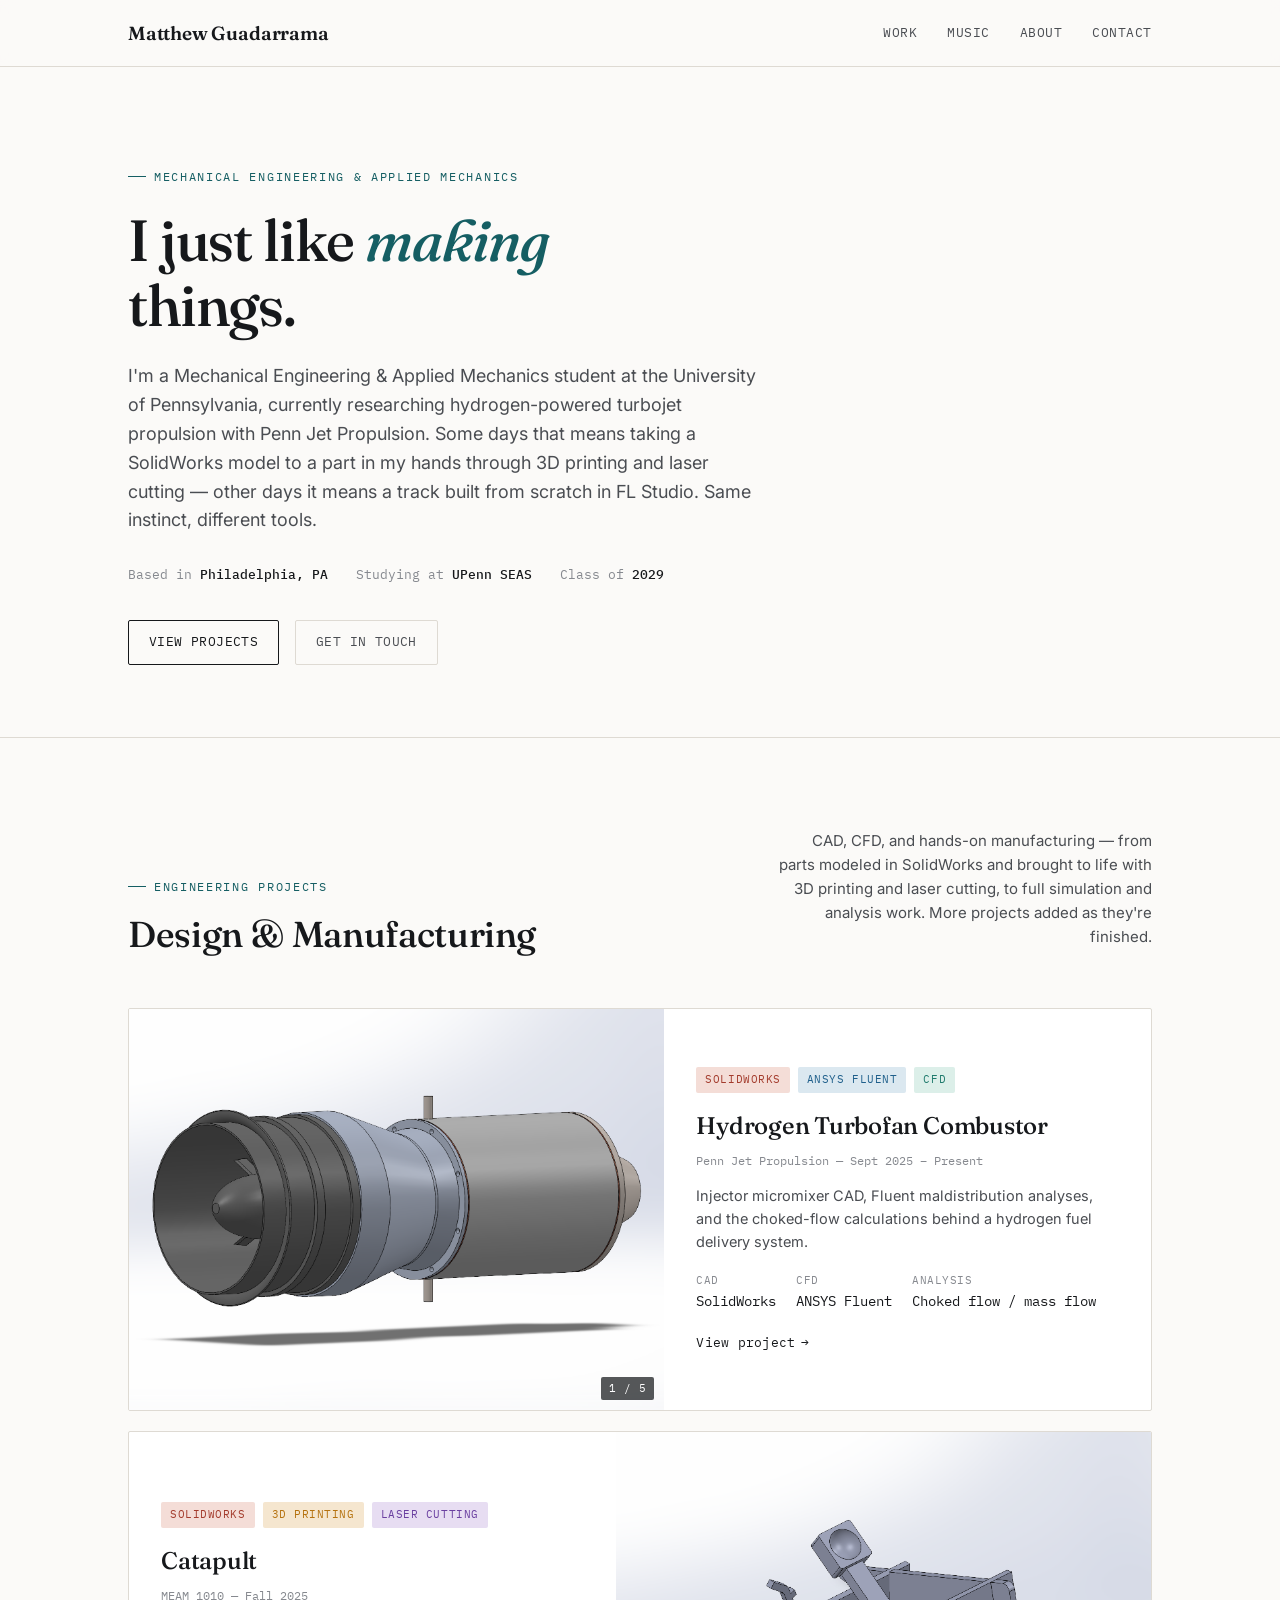
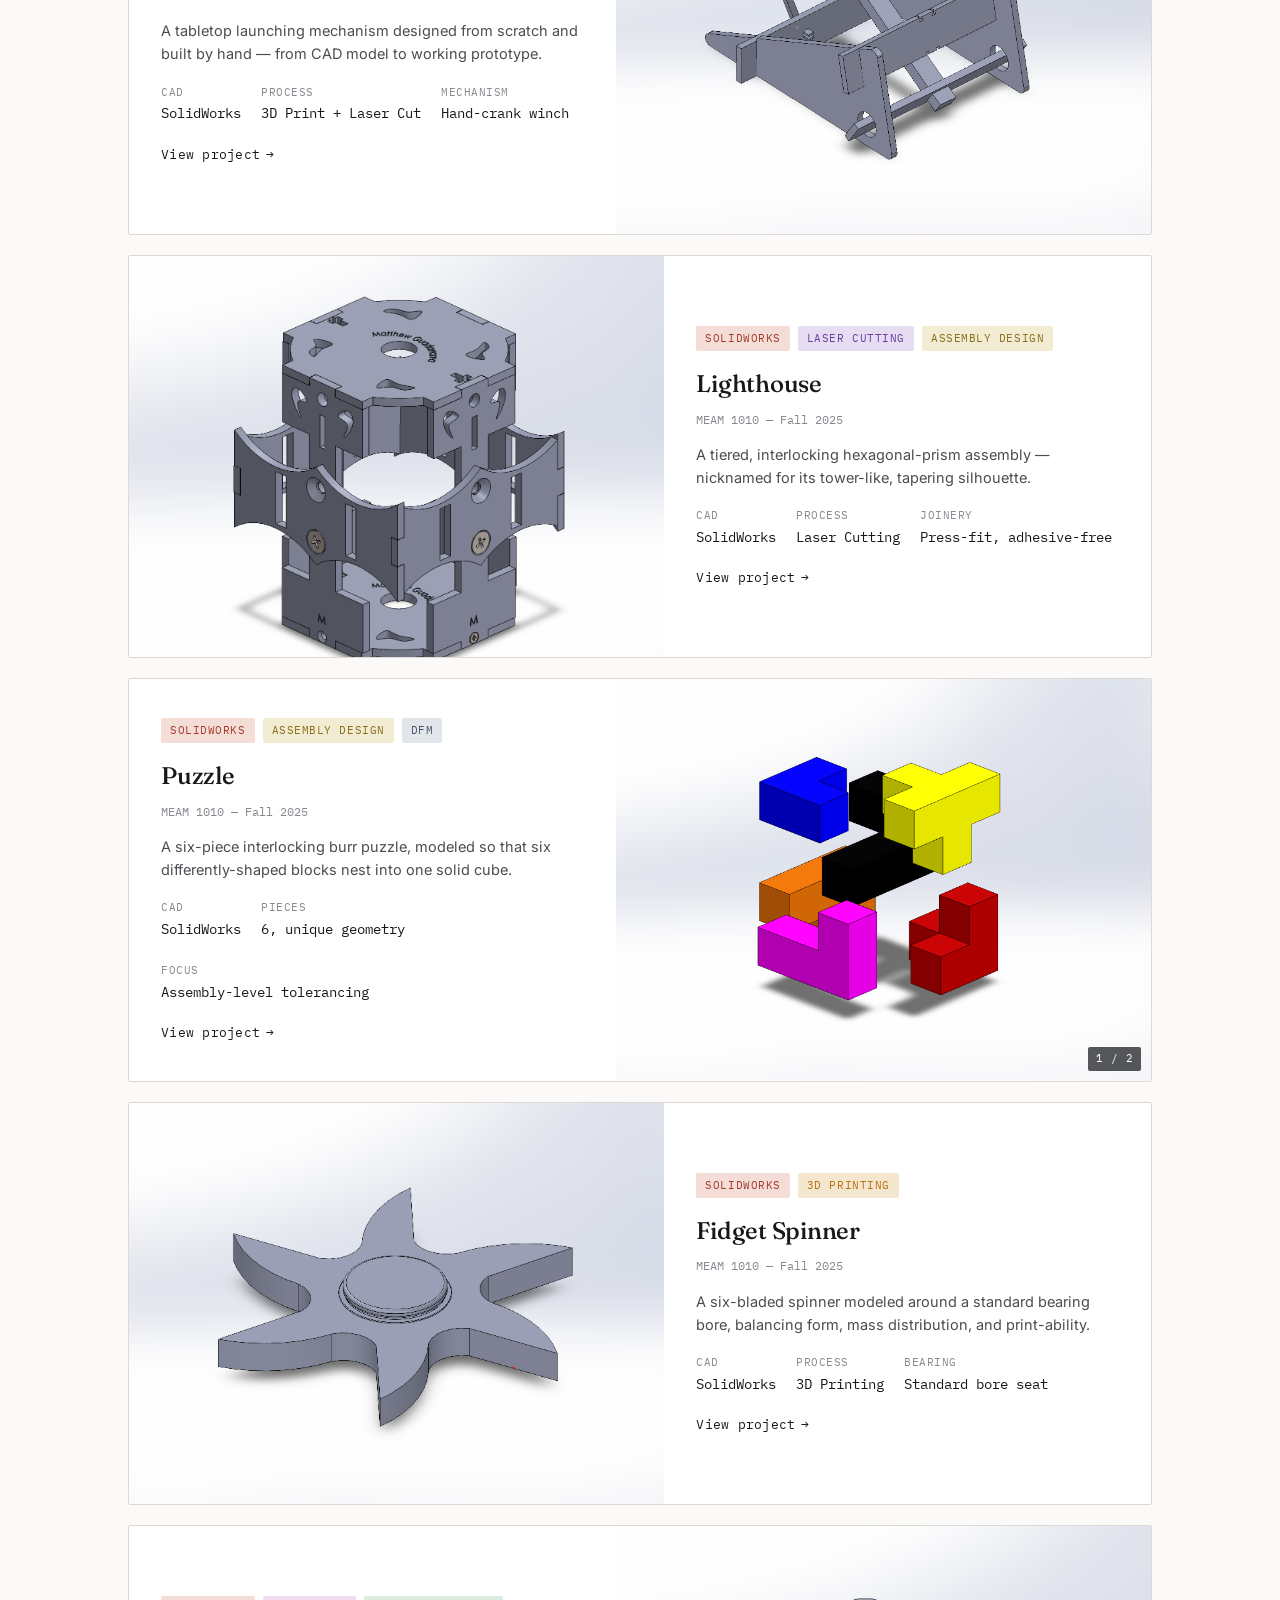
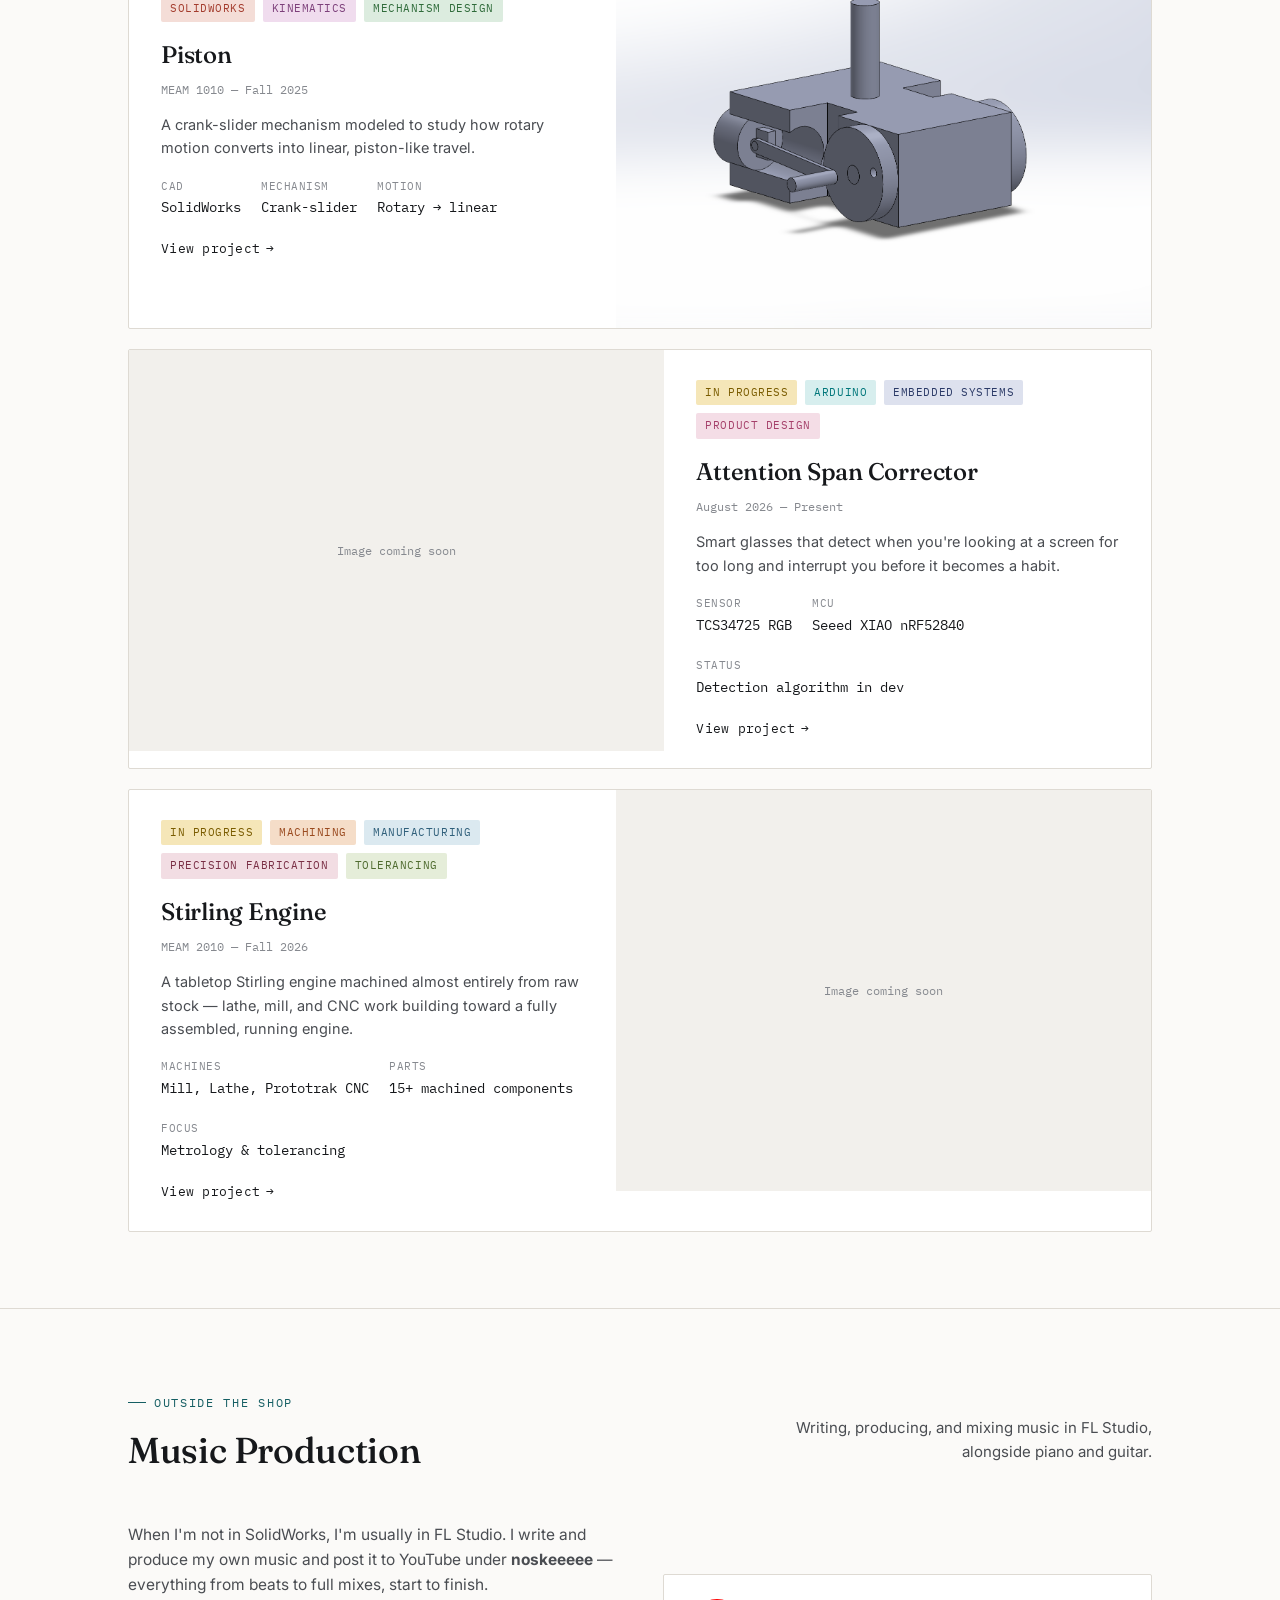
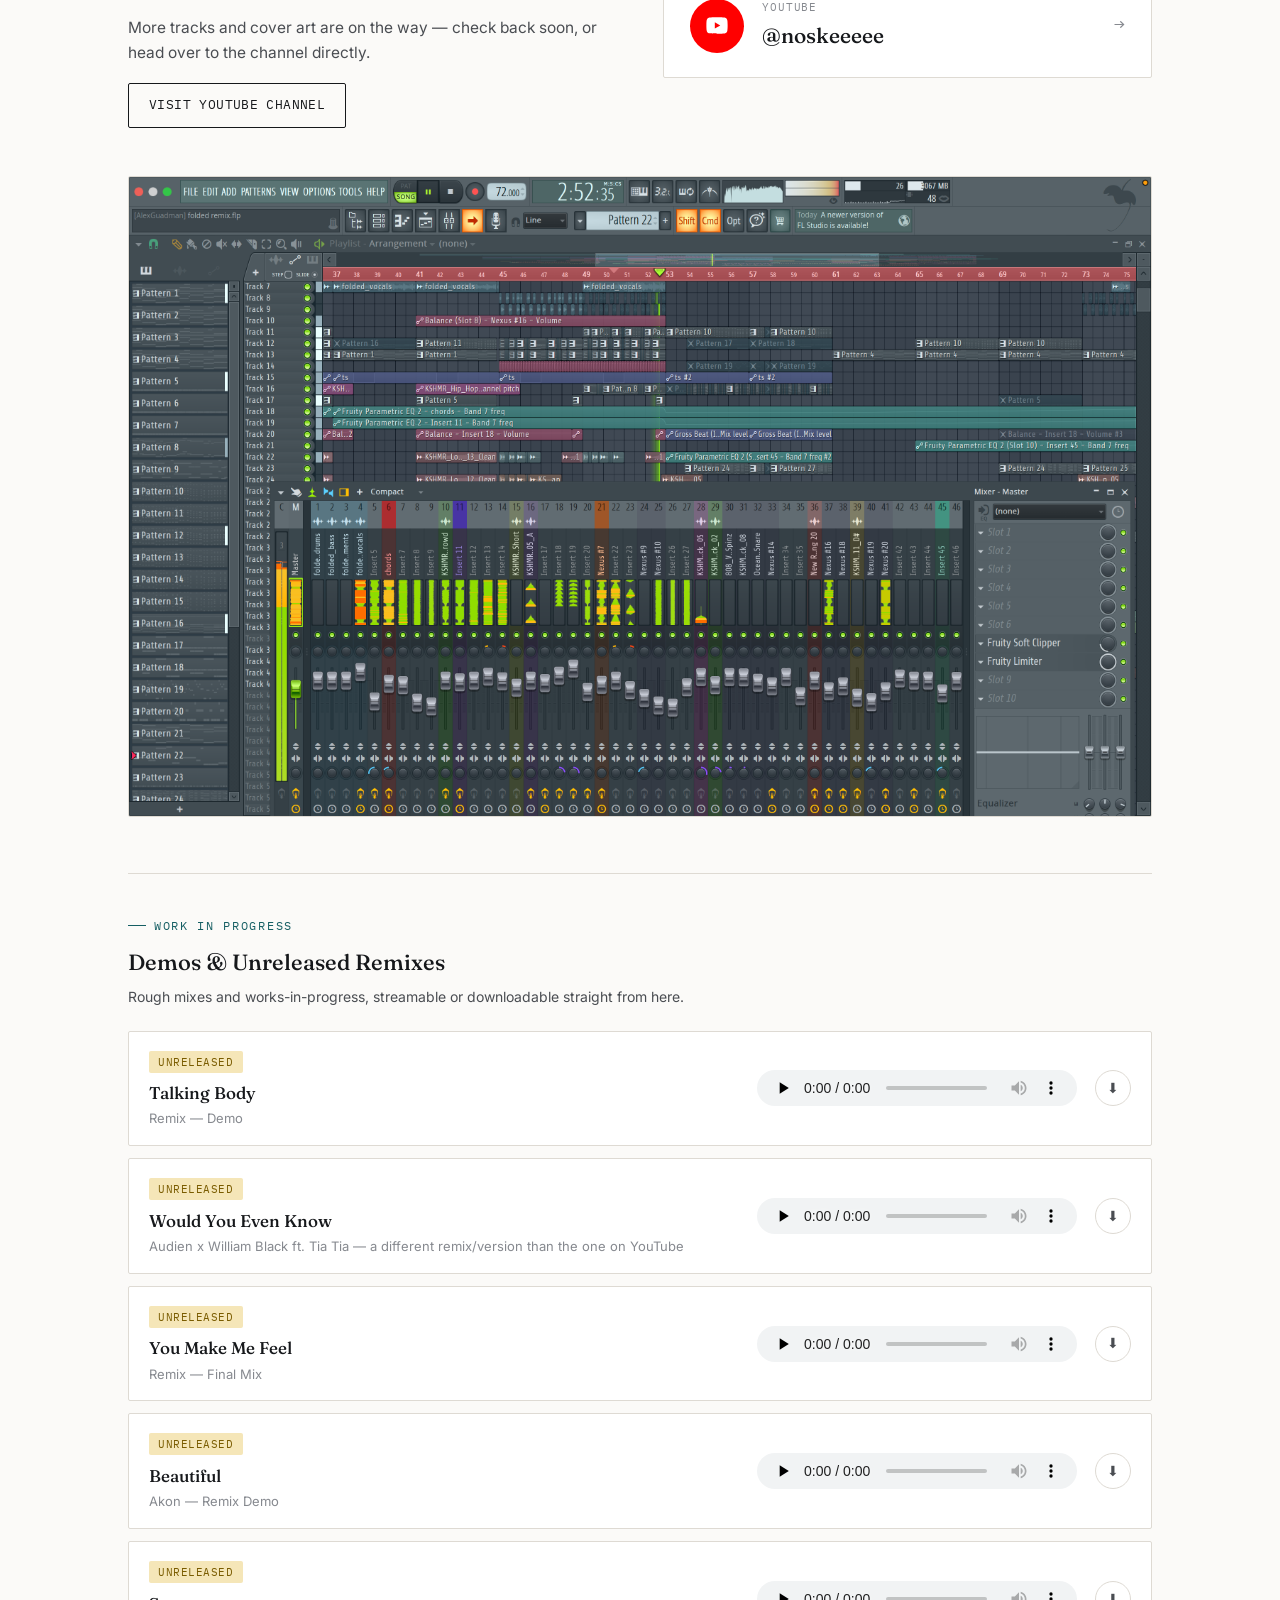
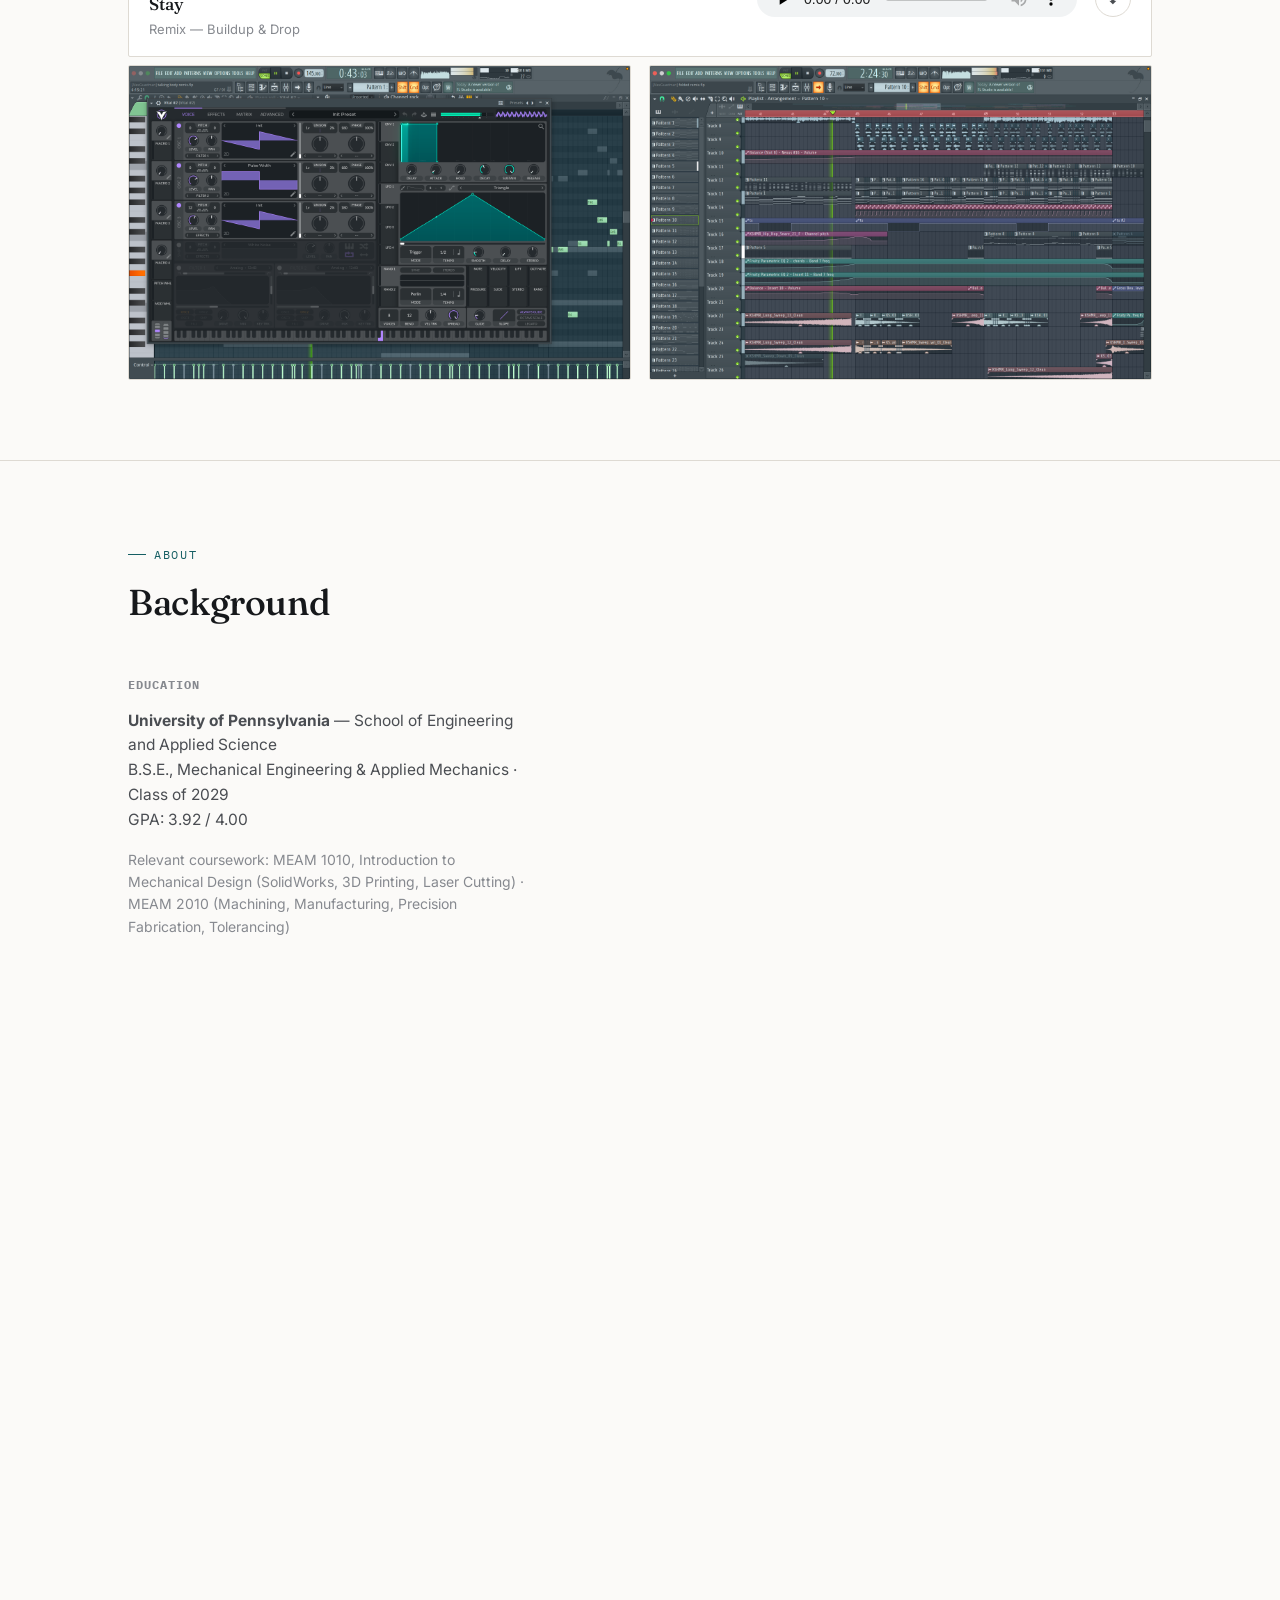
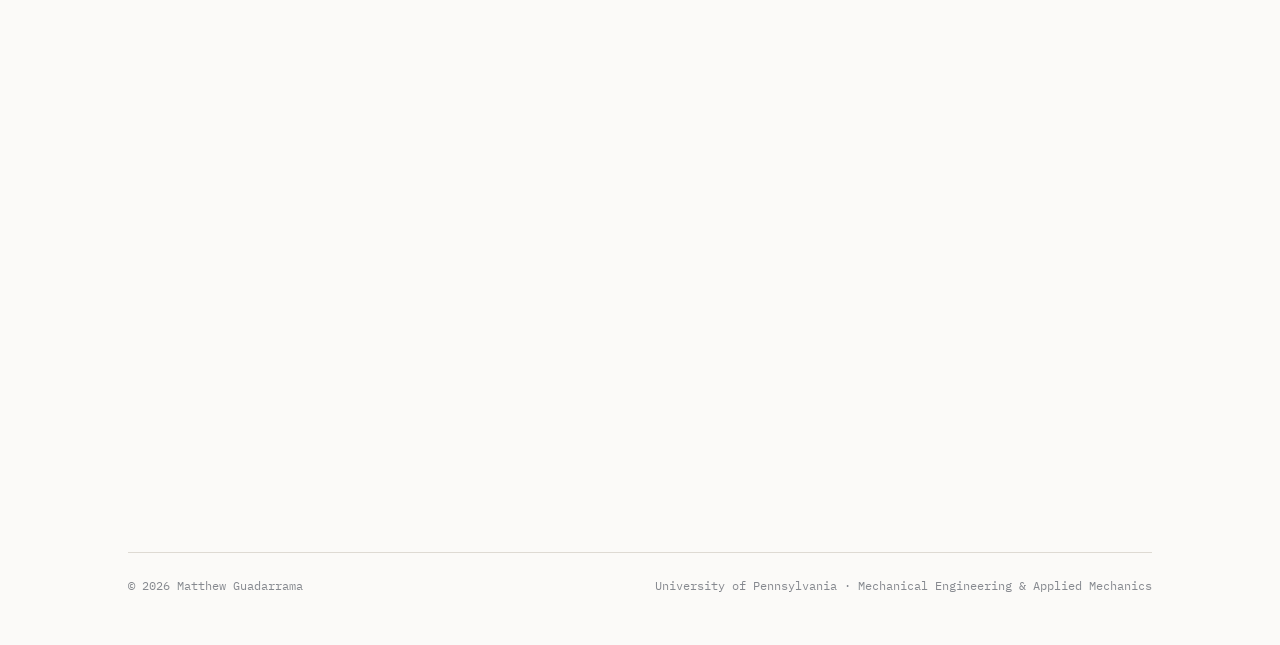
==== commit 4828cadd: "Add files via upload" ====
--- a/index.html
+++ b/index.html
@@ -13,7 +13,16 @@
 
 <link rel="stylesheet" href="css/style.css">
 </head>
-<body>
+<body class="intro-active">
+
+<div id="intro-screen" aria-hidden="true">
+  <span class="intro-name">Matthew Guadarrama</span>
+</div>
+<noscript><style>
+  #intro-screen{display:none!important;}
+  body.intro-active{overflow:auto!important;}
+  .reveal{opacity:1!important;transform:none!important;}
+</style></noscript>
 
 <header>
   <nav class="nav" id="main-nav">
@@ -32,7 +41,7 @@
 
   <!-- ================= HERO ================= -->
   <section class="hero">
-    <div class="wrap">
+    <div class="wrap reveal">
       <span class="eyebrow">Mechanical Engineering &amp; Applied Mechanics</span>
       <h1>I just like <em>making</em> things.</h1>
       <p class="lede">
@@ -56,7 +65,7 @@
   <!-- ================= WORK / PROJECTS ================= -->
   <section id="work">
     <div class="wrap">
-      <div class="section-head">
+      <div class="section-head reveal">
         <div>
           <span class="eyebrow">Engineering Projects</span>
           <h2>Design &amp; Manufacturing</h2>
@@ -74,7 +83,7 @@
   <!-- ================= MUSIC ================= -->
   <section id="music">
     <div class="wrap">
-      <div class="section-head">
+      <div class="section-head reveal">
         <div>
           <span class="eyebrow">Outside the Shop</span>
           <h2>Music Production</h2>
@@ -85,7 +94,7 @@
       </div>
 
       <div class="music-hero">
-        <div>
+        <div class="reveal">
           <p>
             When I'm not in SolidWorks, I'm usually in FL Studio. I write and produce my own music and post it
             to YouTube under <strong>noskeeeee</strong> — everything from beats to full mixes, start to finish.
@@ -95,7 +104,7 @@
           </p>
           <a href="https://www.youtube.com/@noskeeeee" target="_blank" rel="noopener" class="btn">Visit YouTube Channel</a>
         </div>
-        <a href="https://www.youtube.com/@noskeeeee" target="_blank" rel="noopener" class="yt-card" aria-label="noskeeeee on YouTube">
+        <a href="https://www.youtube.com/@noskeeeee" target="_blank" rel="noopener" class="yt-card reveal" aria-label="noskeeeee on YouTube">
           <span class="yt-card-icon" aria-hidden="true">
             <svg width="26" height="26" viewBox="0 0 24 24" xmlns="http://www.w3.org/2000/svg">
               <path d="M21.6 7.2s-.2-1.5-.85-2.1c-.8-.85-1.7-.85-2.1-.9C15.8 4 12 4 12 4h0s-3.8 0-6.65.2c-.4.05-1.3.05-2.1.9C2.6 5.7 2.4 7.2 2.4 7.2S2.2 8.95 2.2 10.7v1.6c0 1.75.2 3.5.2 3.5s.2 1.5.85 2.1c.8.85 1.85.82 2.3.9C7.15 19 12 19.05 12 19.05s3.8 0 6.65-.2c.4-.05 1.3-.05 2.1-.9.65-.6.85-2.1.85-2.1s.2-1.75.2-3.5v-1.6c0-1.75-.2-3.5-.2-3.5z" fill="#fff"/>
@@ -110,11 +119,11 @@
         </a>
       </div>
 
-      <figure class="music-break">
+      <figure class="music-break reveal">
         <img src="assets/images/studio/folded-mixer.png" alt="FL Studio mixer view from the Folded remix session">
       </figure>
 
-      <div class="music-sub-head">
+      <div class="music-sub-head reveal">
         <span class="eyebrow">Work in Progress</span>
         <h3>Demos &amp; Unreleased Remixes</h3>
         <p>Rough mixes and works-in-progress, streamable or downloadable straight from here.</p>
@@ -122,8 +131,8 @@
       <div class="track-list" id="track-list"><!-- rendered by js/main.js from js/music-data.js --></div>
 
       <div class="music-break-duo">
-        <figure><img src="assets/images/studio/talking-body-vital.png" alt="Sound design in Vital for the Talking Body remix"></figure>
-        <figure><img src="assets/images/studio/folded-playlist-zoom.png" alt="FL Studio playlist detail from the Folded remix session"></figure>
+        <figure class="reveal"><img src="assets/images/studio/talking-body-vital.png" alt="Sound design in Vital for the Talking Body remix"></figure>
+        <figure class="reveal"><img src="assets/images/studio/folded-playlist-zoom.png" alt="FL Studio playlist detail from the Folded remix session"></figure>
       </div>
     </div>
   </section>
@@ -131,7 +140,7 @@
   <!-- ================= ABOUT ================= -->
   <section id="about">
     <div class="wrap">
-      <div class="section-head">
+      <div class="section-head reveal">
         <div>
           <span class="eyebrow">About</span>
           <h2>Background</h2>
@@ -140,7 +149,7 @@
 
       <div class="about-grid">
         <div>
-          <div class="about-block">
+          <div class="about-block reveal">
             <h4>Education</h4>
             <p>
               <strong>University of Pennsylvania</strong> — School of Engineering and Applied Science<br>
@@ -153,7 +162,7 @@
             </p>
           </div>
 
-          <div class="about-block">
+          <div class="about-block reveal">
             <h4>Technical Skills</h4>
             <div class="pill-list">
               <span class="pill">Certified SOLIDWORKS Associate</span>
@@ -165,12 +174,12 @@
             </div>
           </div>
 
-          <div class="about-block">
+          <div class="about-block reveal">
             <h4>Languages</h4>
             <p style="margin:0;">English (native) · Mandarin (working proficiency)</p>
           </div>
 
-          <div class="about-block">
+          <div class="about-block reveal">
             <h4>Outside the Lab</h4>
             <div class="pill-list">
               <span class="pill">Music Production (FL Studio)</span>
@@ -185,11 +194,11 @@
         </div>
 
         <div>
-          <div class="about-block">
+          <div class="about-block reveal">
             <h4>Research &amp; Engineering Activities</h4>
 
             <div class="timeline">
-              <div class="timeline-item">
+              <div class="timeline-item reveal">
                 <span class="icon-badge" aria-hidden="true">
                   <svg viewBox="0 0 24 24" fill="none" stroke="currentColor" stroke-width="1.6" stroke-linecap="round" stroke-linejoin="round"><path d="M12 2c2.5 2 4 5.5 4 9 0 2-.7 3.8-1.6 5.2L12 19l-2.4-2.8C8.7 14.8 8 13 8 11c0-3.5 1.5-7 4-9z"/><path d="M9 14l-3 1 1-3M15 14l3 1-1-3M10.3 20.7L12 22.5l1.7-1.8"/><circle cx="12" cy="10.2" r="1.3"/></svg>
                 </span>
@@ -207,7 +216,7 @@
                 </ul>
               </div>
 
-              <div class="timeline-item">
+              <div class="timeline-item reveal">
                 <span class="icon-badge" aria-hidden="true">
                   <svg viewBox="0 0 24 24" fill="none" stroke="currentColor" stroke-width="1.6" stroke-linecap="round" stroke-linejoin="round"><ellipse cx="12" cy="6" rx="6" ry="2.4"/><path d="M6 6v5c0 1.3 2.7 2.4 6 2.4s6-1.1 6-2.4V6"/><path d="M6 11v5c0 1.3 2.7 2.4 6 2.4s6-1.1 6-2.4v-5"/></svg>
                 </span>
@@ -224,7 +233,7 @@
                 </ul>
               </div>
 
-              <div class="timeline-item">
+              <div class="timeline-item reveal">
                 <span class="icon-badge" aria-hidden="true">
                   <svg viewBox="0 0 24 24" fill="none" stroke="currentColor" stroke-width="1.6" stroke-linecap="round" stroke-linejoin="round"><circle cx="12" cy="12" r="2.8"/><path d="M12 3v2.6M12 18.4V21M4.9 4.9l1.85 1.85M17.25 17.25l1.85 1.85M3 12h2.6M18.4 12H21M4.9 19.1l1.85-1.85M17.25 6.75l1.85-1.85"/></svg>
                 </span>
@@ -243,11 +252,11 @@
             </div>
           </div>
 
-          <div class="about-block">
+          <div class="about-block reveal">
             <h4>Work Experience</h4>
 
             <div class="timeline">
-              <div class="timeline-item">
+              <div class="timeline-item reveal">
                 <span class="icon-badge" aria-hidden="true">
                   <svg viewBox="0 0 24 24" fill="none" stroke="currentColor" stroke-width="1.6" stroke-linecap="round" stroke-linejoin="round"><path d="M4 20h16"/><path d="M7 20v-6M12 20V6M17 20v-9"/></svg>
                 </span>
@@ -264,7 +273,7 @@
                 </ul>
               </div>
 
-              <div class="timeline-item">
+              <div class="timeline-item reveal">
                 <span class="icon-badge" aria-hidden="true">
                   <svg viewBox="0 0 24 24" fill="none" stroke="currentColor" stroke-width="1.6" stroke-linecap="round" stroke-linejoin="round"><circle cx="12" cy="5" r="1.7"/><path d="M12 6.7V19M7 12H3a9 9 0 0018 0h-4M8 15l4 4 4-4"/></svg>
                 </span>
@@ -291,11 +300,11 @@
   <footer id="contact">
     <div class="wrap">
       <div class="contact-grid">
-        <div>
+        <div class="reveal">
           <span class="eyebrow">Get in Touch</span>
           <h2>Let's build<br>something.</h2>
         </div>
-        <div class="contact-links">
+        <div class="contact-links reveal">
           <a href="mailto:guad@engineering.penn.edu">guad@engineering.penn.edu</a>
           <a href="https://www.linkedin.com/in/matthew-guadarrama" target="_blank" rel="noopener">LinkedIn</a>
         </div>
--- a/css/style.css
+++ b/css/style.css
@@ -23,6 +23,77 @@
 
 html { scroll-behavior: smooth; }
 
+body.intro-active { overflow: hidden; }
+
+/* ---------------- Intro / title screen ---------------- */
+
+#intro-screen {
+  position: fixed;
+  inset: 0;
+  z-index: 300;
+  background: var(--ink);
+  display: flex;
+  align-items: center;
+  justify-content: center;
+  transition: opacity 0.7s ease, visibility 0.7s ease;
+}
+#intro-screen .intro-name {
+  font-family: var(--serif);
+  font-size: clamp(26px, 5vw, 50px);
+  font-weight: 500;
+  letter-spacing: -0.01em;
+  color: var(--bg);
+  opacity: 0;
+  transform: translateY(14px);
+  animation: introIn 0.9s cubic-bezier(.22,.61,.36,1) 0.15s forwards;
+}
+#intro-screen.hide {
+  opacity: 0;
+  visibility: hidden;
+  pointer-events: none;
+}
+@keyframes introIn {
+  to { opacity: 1; transform: translateY(0); }
+}
+
+/* ---------------- Scroll reveal ---------------- */
+
+.reveal {
+  opacity: 0;
+  transform: translateY(26px);
+  transition: opacity 0.7s cubic-bezier(.22,.61,.36,1), transform 0.7s cubic-bezier(.22,.61,.36,1);
+}
+.reveal.in-view {
+  opacity: 1;
+  transform: translateY(0);
+}
+
+.timeline .timeline-item:nth-child(1) { transition-delay: 0ms; }
+.timeline .timeline-item:nth-child(2) { transition-delay: 80ms; }
+.timeline .timeline-item:nth-child(3) { transition-delay: 160ms; }
+.timeline .timeline-item:nth-child(4) { transition-delay: 240ms; }
+.timeline .timeline-item:nth-child(5) { transition-delay: 320ms; }
+
+.about-grid .about-block:nth-child(1) { transition-delay: 0ms; }
+.about-grid .about-block:nth-child(2) { transition-delay: 90ms; }
+.about-grid .about-block:nth-child(3) { transition-delay: 180ms; }
+.about-grid .about-block:nth-child(4) { transition-delay: 270ms; }
+
+.music-hero > *:nth-child(1) { transition-delay: 0ms; }
+.music-hero > *:nth-child(2) { transition-delay: 120ms; }
+
+.music-break-duo figure:nth-child(1) { transition-delay: 0ms; }
+.music-break-duo figure:nth-child(2) { transition-delay: 120ms; }
+
+.contact-grid > *:nth-child(1) { transition-delay: 0ms; }
+.contact-grid > *:nth-child(2) { transition-delay: 100ms; }
+
+@media (prefers-reduced-motion: reduce) {
+  #intro-screen { transition: none; }
+  #intro-screen .intro-name { animation: none; opacity: 1; transform: none; }
+  .reveal { opacity: 1; transform: none; transition: none; }
+}
+
 body {
   margin: 0;
   background: var(--bg);
@@ -73,6 +144,11 @@
   background: rgba(251, 250, 248, 0.86);
   backdrop-filter: blur(8px);
   border-bottom: 1px solid var(--line);
+  box-shadow: 0 0 0 rgba(22, 24, 27, 0);
+  transition: box-shadow 0.25s ease;
+}
+header.scrolled {
+  box-shadow: 0 8px 24px rgba(22, 24, 27, 0.06);
 }
 
 .nav {
@@ -337,6 +413,10 @@
 .tag[data-tag="arduino"]           { color: #00767a; background: #d7eeee; }
 .tag[data-tag="embedded-systems"]  { color: #2b3a67; background: #dde1ee; }
 .tag[data-tag="product-design"]    { color: #a5406a; background: #f4dde6; }
+.tag[data-tag="machining"]           { color: #9a4a1f; background: #f5ddc8; }
+.tag[data-tag="manufacturing"]       { color: #2f5f7a; background: #dbe9f0; }
+.tag[data-tag="precision-fabrication"] { color: #7a2f45; background: #f2dde3; }
+.tag[data-tag="tolerancing"]         { color: #4f6b2f; background: #e5edd9; }
 
 .project-card h3 {
   font-family: var(--serif);
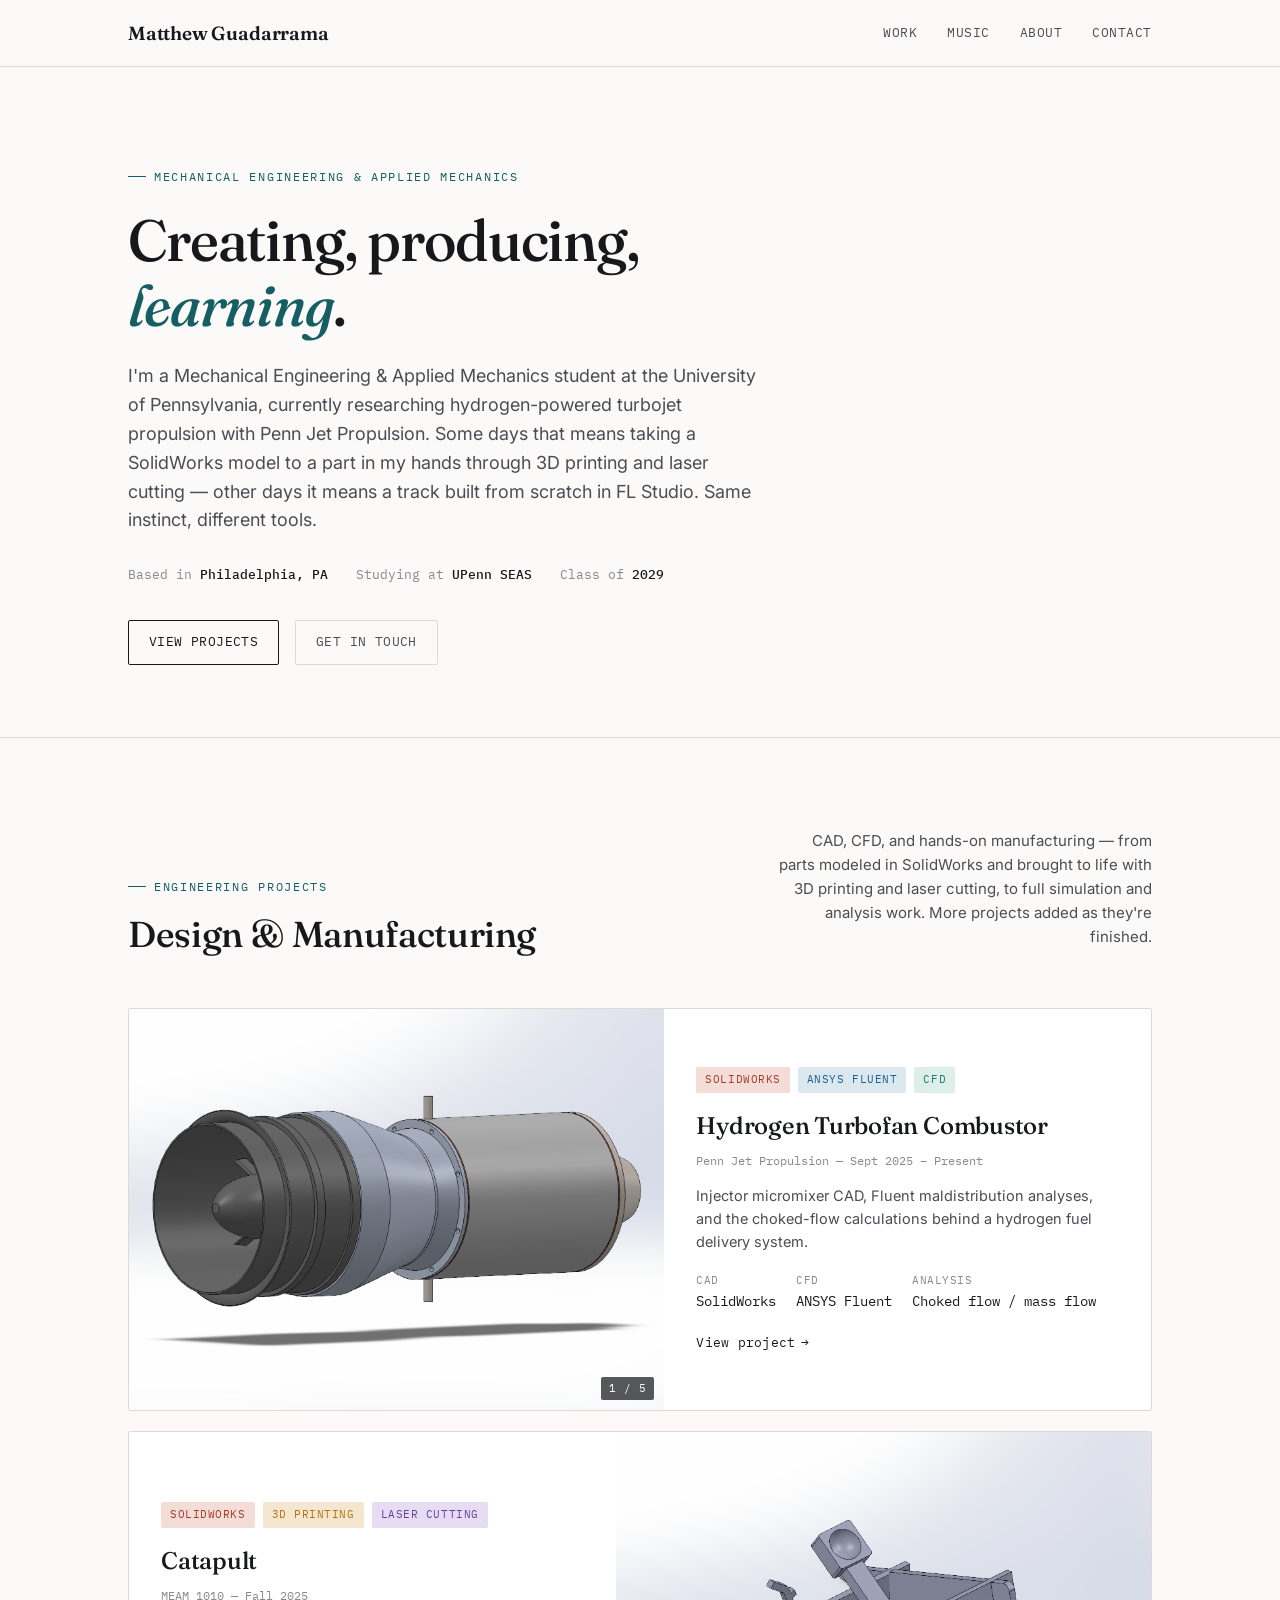
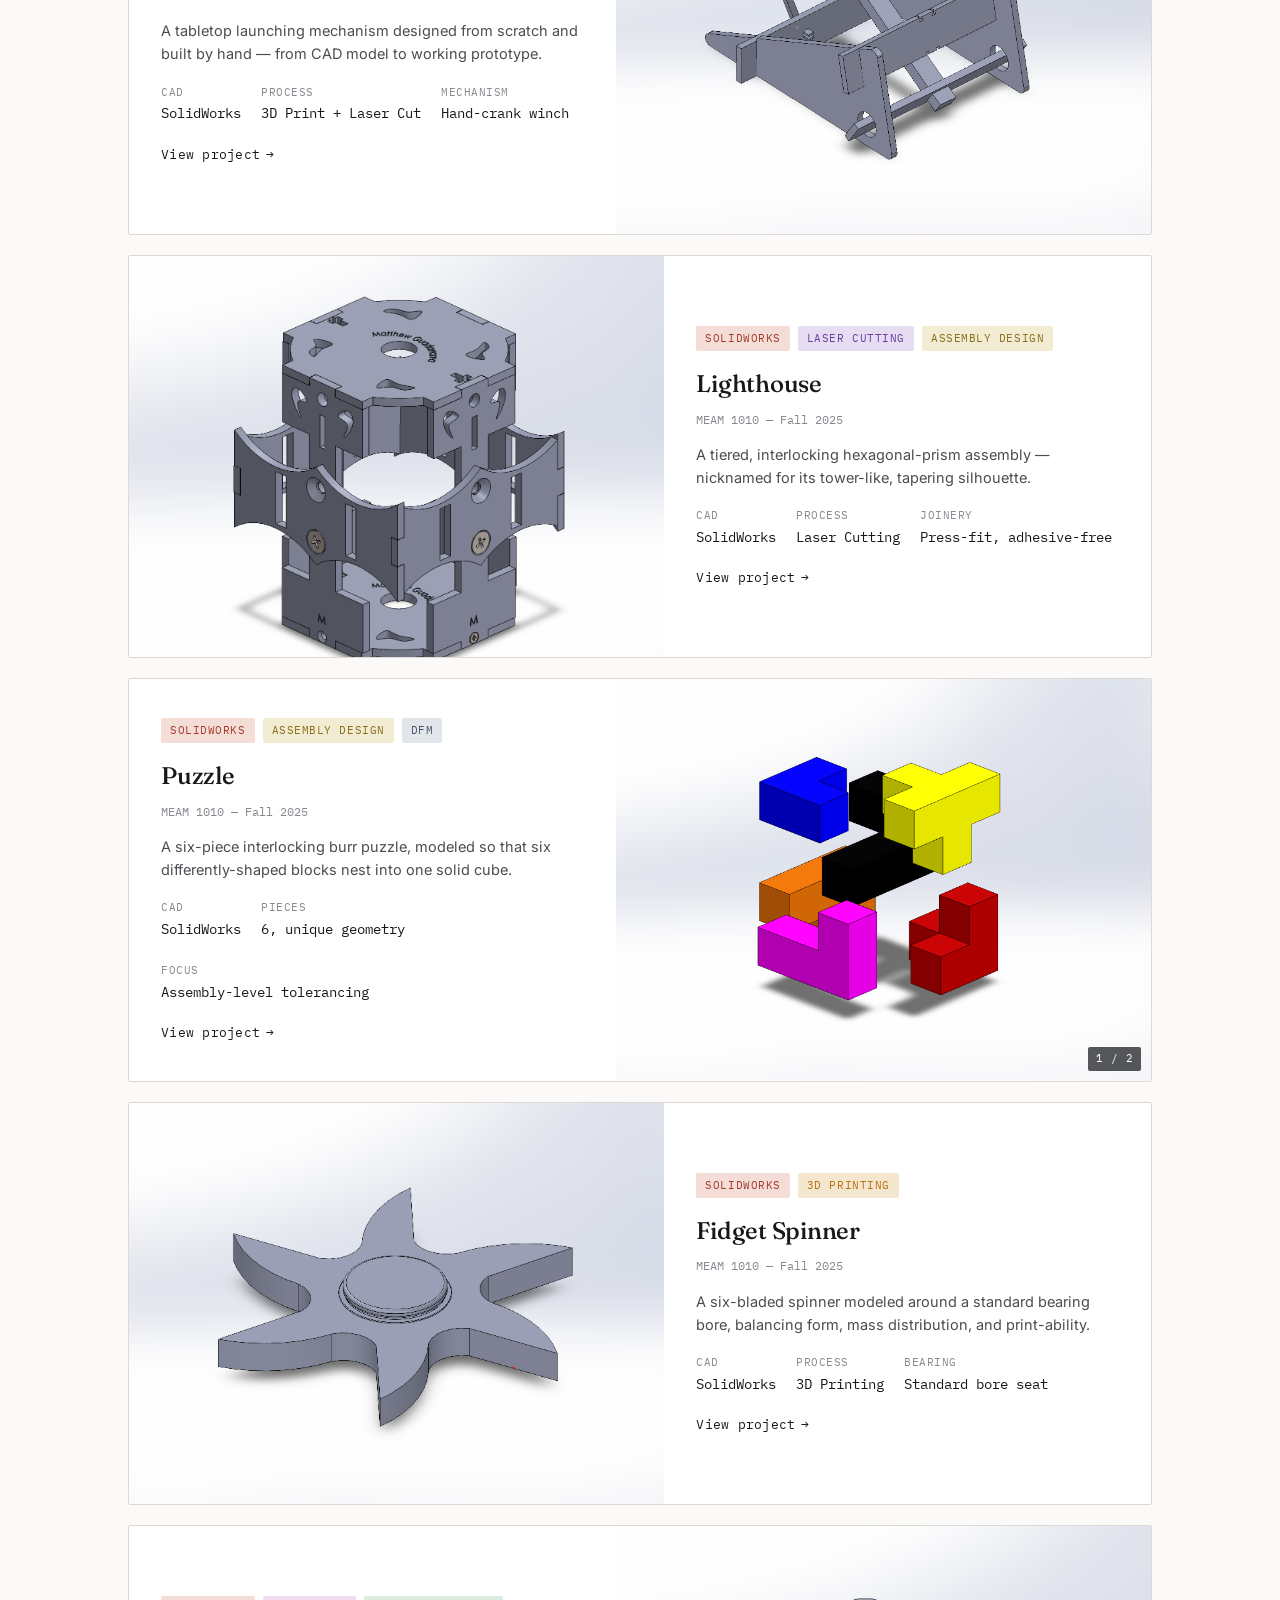
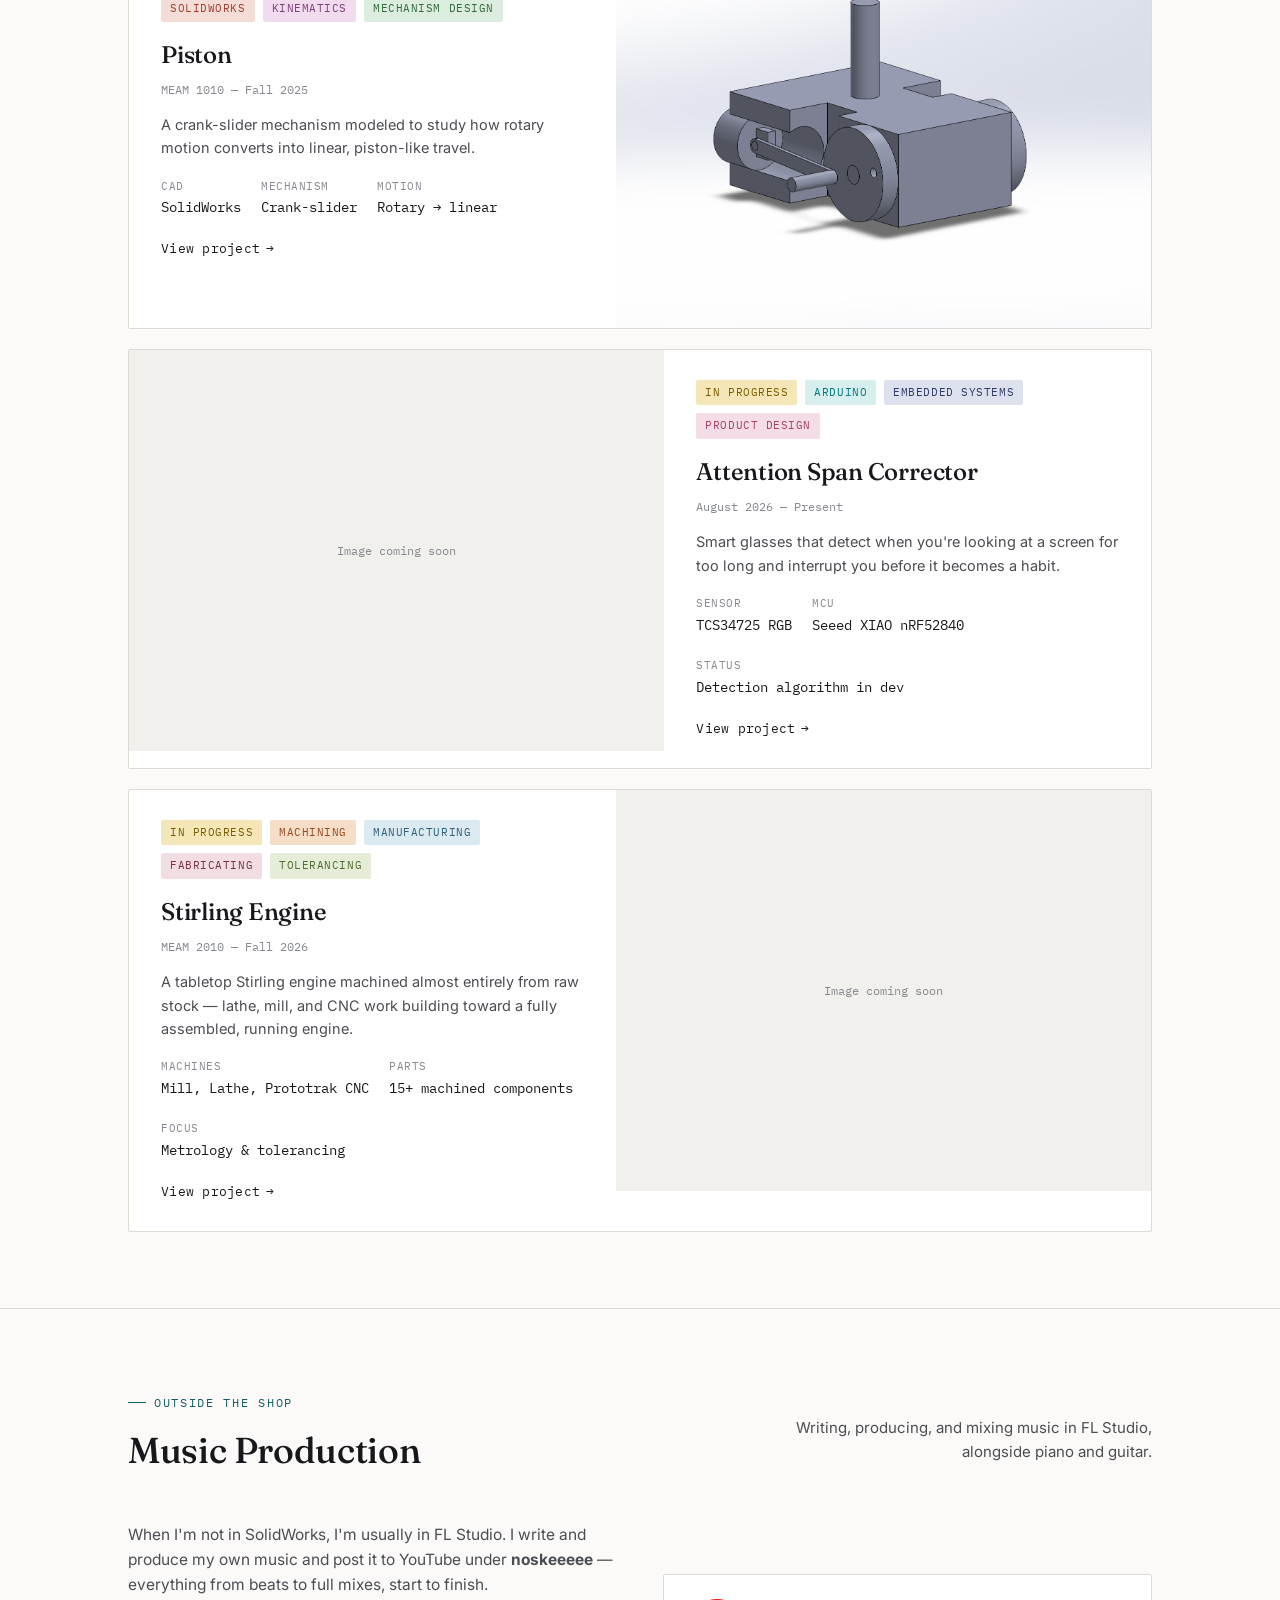
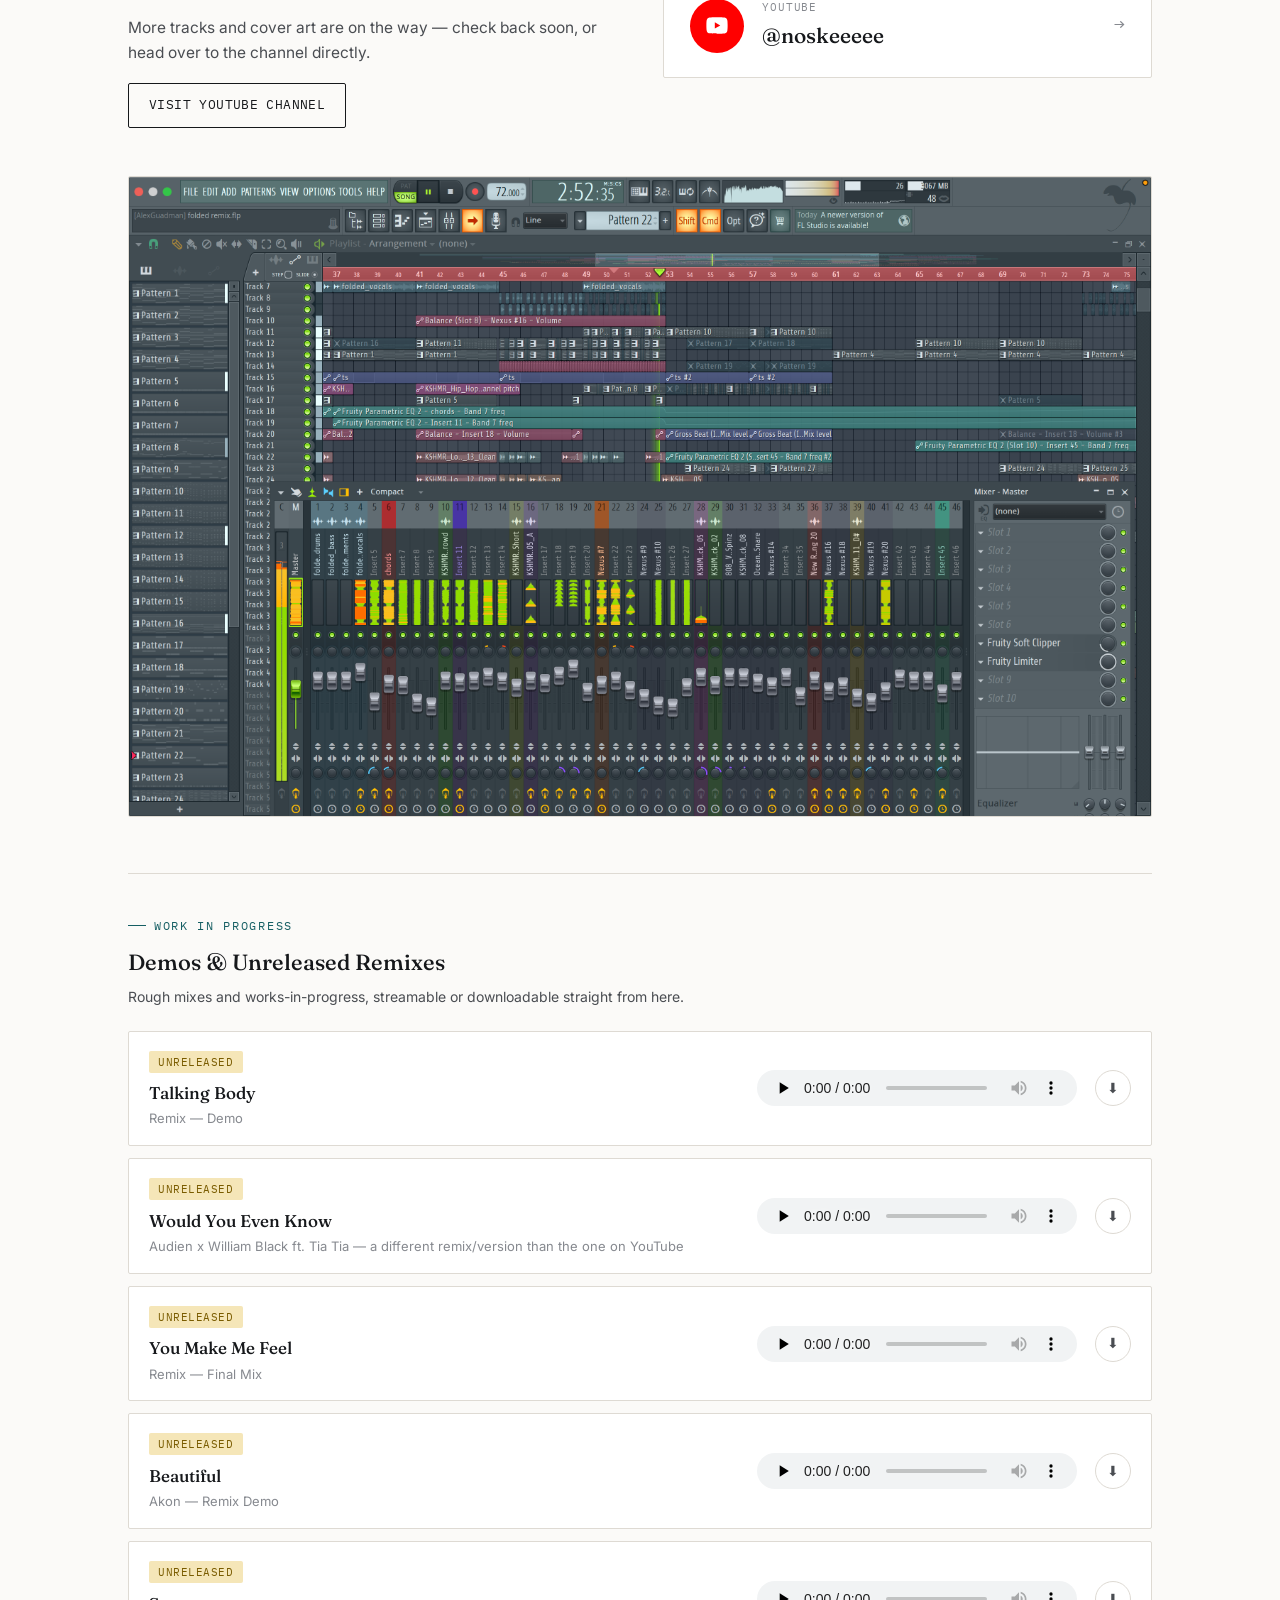
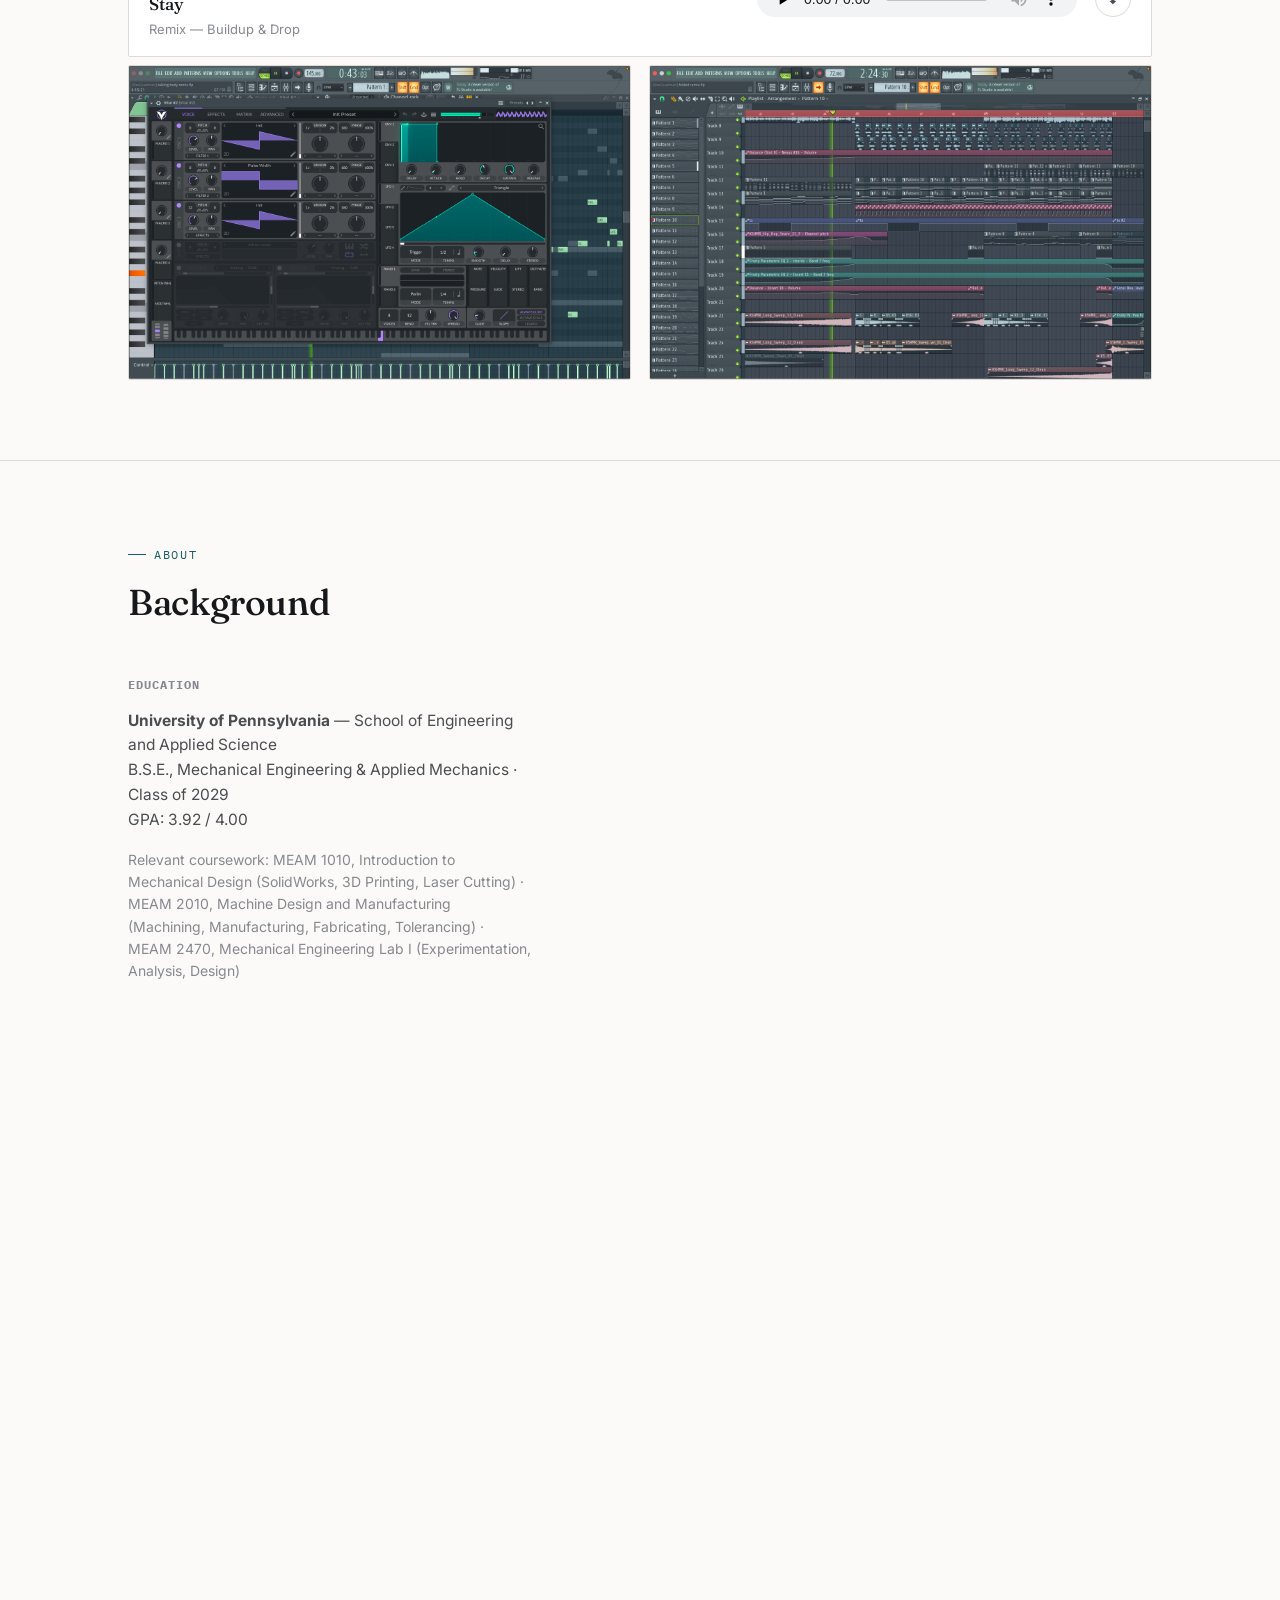
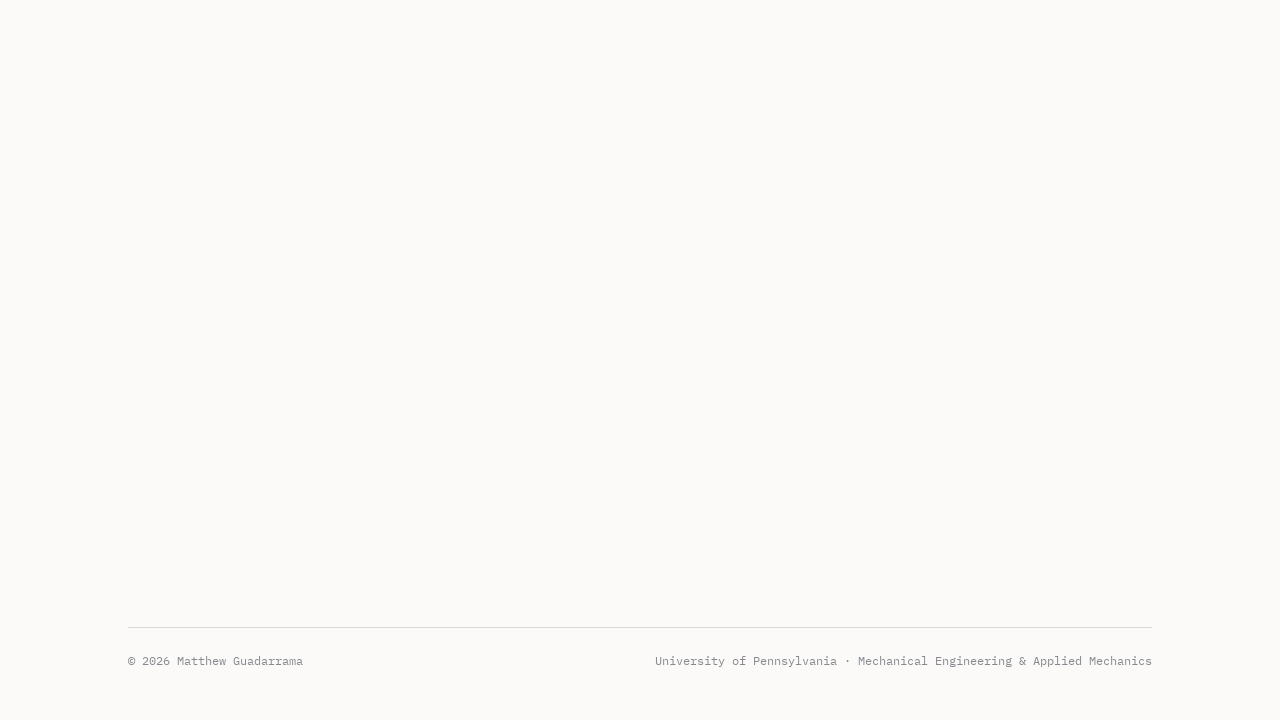
==== commit bf740507: "Add files via upload" ====
--- a/index.html
+++ b/index.html
@@ -16,15 +16,45 @@
 <body class="intro-active">
 
 <div id="intro-screen" aria-hidden="true">
-  <span class="intro-name">Matthew Guadarrama</span>
+  <div class="intro-frame">
+    <span class="intro-name">Matthew Guadarrama</span>
+    <div class="intro-gears">
+      <svg class="gear gear-a" viewBox="0 0 100 100">
+        <circle class="gear-rim" cx="50" cy="50" r="30"/>
+        <rect class="gear-tooth" x="44" y="2" width="12" height="18" rx="2"/>
+        <rect class="gear-tooth" x="44" y="2" width="12" height="18" rx="2" transform="rotate(45 50 50)"/>
+        <rect class="gear-tooth" x="44" y="2" width="12" height="18" rx="2" transform="rotate(90 50 50)"/>
+        <rect class="gear-tooth" x="44" y="2" width="12" height="18" rx="2" transform="rotate(135 50 50)"/>
+        <rect class="gear-tooth" x="44" y="2" width="12" height="18" rx="2" transform="rotate(180 50 50)"/>
+        <rect class="gear-tooth" x="44" y="2" width="12" height="18" rx="2" transform="rotate(225 50 50)"/>
+        <rect class="gear-tooth" x="44" y="2" width="12" height="18" rx="2" transform="rotate(270 50 50)"/>
+        <rect class="gear-tooth" x="44" y="2" width="12" height="18" rx="2" transform="rotate(315 50 50)"/>
+        <circle class="gear-hole" cx="50" cy="50" r="12"/>
+      </svg>
+      <svg class="gear gear-b" viewBox="0 0 100 100">
+        <circle class="gear-rim" cx="50" cy="50" r="30"/>
+        <rect class="gear-tooth" x="44" y="2" width="12" height="18" rx="2"/>
+        <rect class="gear-tooth" x="44" y="2" width="12" height="18" rx="2" transform="rotate(45 50 50)"/>
+        <rect class="gear-tooth" x="44" y="2" width="12" height="18" rx="2" transform="rotate(90 50 50)"/>
+        <rect class="gear-tooth" x="44" y="2" width="12" height="18" rx="2" transform="rotate(135 50 50)"/>
+        <rect class="gear-tooth" x="44" y="2" width="12" height="18" rx="2" transform="rotate(180 50 50)"/>
+        <rect class="gear-tooth" x="44" y="2" width="12" height="18" rx="2" transform="rotate(225 50 50)"/>
+        <rect class="gear-tooth" x="44" y="2" width="12" height="18" rx="2" transform="rotate(270 50 50)"/>
+        <rect class="gear-tooth" x="44" y="2" width="12" height="18" rx="2" transform="rotate(315 50 50)"/>
+        <circle class="gear-hole" cx="50" cy="50" r="12"/>
+      </svg>
+    </div>
+  </div>
 </div>
 <noscript><style>
   #intro-screen{display:none!important;}
   body.intro-active{overflow:auto!important;}
   .reveal{opacity:1!important;transform:none!important;}
+  .reveal-wipe{clip-path:none!important;}
 </style></noscript>
 
 <header>
+  <div id="scroll-progress"></div>
   <nav class="nav" id="main-nav">
     <a href="#top" class="nav-name">Matthew Guadarrama</a>
     <ul class="nav-links">
@@ -43,7 +73,7 @@
   <section class="hero">
     <div class="wrap reveal">
       <span class="eyebrow">Mechanical Engineering &amp; Applied Mechanics</span>
-      <h1>I just like <em>making</em> things.</h1>
+      <h1>Creating, producing, <em>learning</em>.</h1>
       <p class="lede">
         I'm a Mechanical Engineering &amp; Applied Mechanics student at the University of Pennsylvania, currently
         researching hydrogen-powered turbojet propulsion with Penn Jet Propulsion. Some days that means taking a
@@ -57,7 +87,7 @@
       </div>
       <div class="hero-links">
         <a href="#work" class="btn">View Projects</a>
-        <a href="mailto:guad@engineering.penn.edu" class="btn ghost">Get in Touch</a>
+        <a href="mailto:guad@engineering.upenn.edu" class="btn ghost">Get in Touch</a>
       </div>
     </div>
   </section>
@@ -119,8 +149,8 @@
         </a>
       </div>
 
-      <figure class="music-break reveal">
-        <img src="assets/images/studio/folded-mixer.png" alt="FL Studio mixer view from the Folded remix session">
+      <figure class="music-break">
+        <img class="reveal-wipe" src="assets/images/studio/folded-mixer.png" alt="FL Studio mixer view from the Folded remix session">
       </figure>
 
       <div class="music-sub-head reveal">
@@ -131,8 +161,8 @@
       <div class="track-list" id="track-list"><!-- rendered by js/main.js from js/music-data.js --></div>
 
       <div class="music-break-duo">
-        <figure class="reveal"><img src="assets/images/studio/talking-body-vital.png" alt="Sound design in Vital for the Talking Body remix"></figure>
-        <figure class="reveal"><img src="assets/images/studio/folded-playlist-zoom.png" alt="FL Studio playlist detail from the Folded remix session"></figure>
+        <figure><img class="reveal-wipe" src="assets/images/studio/talking-body-vital.png" alt="Sound design in Vital for the Talking Body remix"></figure>
+        <figure><img class="reveal-wipe" src="assets/images/studio/folded-playlist-zoom.png" alt="FL Studio playlist detail from the Folded remix session"></figure>
       </div>
     </div>
   </section>
@@ -158,7 +188,8 @@
             </p>
             <p style="font-size:14px; color:var(--ink-faint);">
               Relevant coursework: MEAM 1010, Introduction to Mechanical Design (SolidWorks, 3D Printing, Laser Cutting) ·
-              MEAM 2010 (Machining, Manufacturing, Precision Fabrication, Tolerancing)
+              MEAM 2010, Machine Design and Manufacturing (Machining, Manufacturing, Fabricating, Tolerancing) ·
+              MEAM 2470, Mechanical Engineering Lab I (Experimentation, Analysis, Design)
             </p>
           </div>
 
@@ -169,6 +200,14 @@
               <span class="pill">3D Printing</span>
               <span class="pill">Laser Cutting</span>
               <span class="pill">CFD (ANSYS Fluent)</span>
+              <span class="pill">Machining</span>
+              <span class="pill">Manufacturing</span>
+              <span class="pill">Fabricating</span>
+              <span class="pill">Tolerancing</span>
+              <span class="pill">Experimentation</span>
+              <span class="pill">Analysis</span>
+              <span class="pill">Design</span>
+              <span class="pill">Adobe</span>
               <span class="pill">Python</span>
               <span class="pill">Excel</span>
             </div>
@@ -182,7 +221,6 @@
           <div class="about-block reveal">
             <h4>Outside the Lab</h4>
             <div class="pill-list">
-              <span class="pill">Music Production (FL Studio)</span>
               <span class="pill">Piano</span>
               <span class="pill">Guitar</span>
               <span class="pill">Club Tennis</span>
@@ -210,8 +248,8 @@
                   <div class="when">Sept 2025 — Present</div>
                 </div>
                 <ul>
-                  <li>Conducting research to develop a hydrogen-powered turbojet, with an emphasis on combustion efficiency.</li>
-                  <li>Applying SolidWorks for iterative micromixer modeling and CFD (Fluent) to simulate fluid and combustion dynamics of gas injection and chamber temperatures.</li>
+                  <li>Conducting research to develop a hydrogen-powered turbofan combustor, with an emphasis on combustion efficiency.</li>
+                  <li>Applying SolidWorks for iterative micromixer modeling, and CFD (Fluent) to simulate and analyze maldistribution, fluid, and combustion dynamics of gas injection and chamber combustion temperatures.</li>
                   <li>Designing the hydrogen delivery system using Darcy-Weisbach and choked-flow calculations, constrained by a 0.0025 kg/s mass flow requirement across the regulator, tubing, and injectors.</li>
                 </ul>
               </div>
@@ -230,6 +268,7 @@
                 <ul>
                   <li>Apply and manage the budget for the annual conference and chapter expenses.</li>
                   <li>Attend SHPE National Conventions for networking, community building, and professional development.</li>
+                  <li>Weekly meetings for event planning and outreach goals.</li>
                 </ul>
               </div>
 
@@ -245,7 +284,7 @@
                   <div class="when">Sept 2025 — Present</div>
                 </div>
                 <ul>
-                  <li>Manage chapter records, membership information, and internal/external communications.</li>
+                  <li>Manage chapter records, membership information, shared documents, and internal/external communications.</li>
                   <li>Track attendance and compile event feedback to support executive board decision-making.</li>
                 </ul>
               </div>
@@ -268,8 +307,9 @@
                   <div class="when">June — July 2026</div>
                 </div>
                 <ul>
-                  <li>Assisted with large-scale cat-bond / ILS client data processing, incorporating AI and scripting to streamline workflow.</li>
+                  <li>Assisted with large-scale cat-bond / ILS client data processing for a hedge fund with $11bn AUM, incorporating AI and scripting to streamline workflow.</li>
                   <li>Collaborated with IT to develop image processing software for OCR efficiency, and built an email-scraping script for CRM onboarding.</li>
+                  <li>Edited the firm's promotional trailer, compiled investor target sheets, and completed DDQs for compliance.</li>
                 </ul>
               </div>
 
@@ -305,7 +345,7 @@
           <h2>Let's build<br>something.</h2>
         </div>
         <div class="contact-links reveal">
-          <a href="mailto:guad@engineering.penn.edu">guad@engineering.penn.edu</a>
+          <a href="mailto:guad@engineering.upenn.edu">guad@engineering.upenn.edu</a>
           <a href="https://www.linkedin.com/in/matthew-guadarrama" target="_blank" rel="noopener">LinkedIn</a>
         </div>
       </div>
--- a/css/style.css
+++ b/css/style.css
@@ -35,25 +35,80 @@
   display: flex;
   align-items: center;
   justify-content: center;
-  transition: opacity 0.7s ease, visibility 0.7s ease;
-}
-#intro-screen .intro-name {
+  overflow: hidden;
+  transition: opacity 0.6s ease, visibility 0.6s;
+}
+#intro-screen.hide {
+  opacity: 0;
+  visibility: hidden;
+  pointer-events: none;
+}
+
+.intro-frame {
+  position: relative;
+  display: flex;
+  flex-direction: column;
+  align-items: center;
+  gap: 22px;
+  padding: 34px 56px;
+}
+
+.intro-name {
+  position: relative;
   font-family: var(--serif);
   font-size: clamp(26px, 5vw, 50px);
   font-weight: 500;
   letter-spacing: -0.01em;
   color: var(--bg);
+  white-space: nowrap;
   opacity: 0;
-  transform: translateY(14px);
-  animation: introIn 0.9s cubic-bezier(.22,.61,.36,1) 0.15s forwards;
-}
-#intro-screen.hide {
+  transform: translateY(10px);
+  animation: introNameIn 0.6s cubic-bezier(.22,.61,.36,1) 0.2s forwards;
+}
+
+@keyframes introNameIn { to { opacity: 1; transform: translateY(0); } }
+
+/* Turning-gears loading indicator */
+.intro-gears {
+  display: flex;
+  align-items: center;
+  justify-content: center;
+  height: 34px;
   opacity: 0;
-  visibility: hidden;
-  pointer-events: none;
-}
-@keyframes introIn {
-  to { opacity: 1; transform: translateY(0); }
+  animation: introGearsIn 0.5s ease 0.5s forwards;
+}
+@keyframes introGearsIn { to { opacity: 1; } }
+
+.gear {
+  color: var(--ink-faint);
+  animation: gearSpin 2.2s linear infinite;
+}
+.gear-rim, .gear-tooth { fill: currentColor; }
+.gear-hole { fill: var(--ink); }
+
+.gear-a { width: 34px; height: 34px; }
+.gear-b {
+  width: 22px;
+  height: 22px;
+  margin-left: -8px;
+  margin-top: 12px;
+  animation-name: gearSpinReverse;
+  animation-duration: 1.5s;
+}
+
+@keyframes gearSpin { to { transform: rotate(360deg); } }
+@keyframes gearSpinReverse { to { transform: rotate(-360deg); } }
+
+/* ---------------- Scroll progress bar ---------------- */
+
+#scroll-progress {
+  position: absolute;
+  top: 0;
+  left: 0;
+  height: 3px;
+  width: 0%;
+  background: var(--accent);
+  z-index: 5;
 }
 
 /* ---------------- Scroll reveal ---------------- */
@@ -66,6 +121,14 @@
 .reveal.in-view {
   opacity: 1;
   transform: translateY(0);
+}
+
+.reveal-wipe {
+  clip-path: inset(0 0 100% 0);
+  transition: clip-path 0.9s cubic-bezier(.22,.61,.36,1);
+}
+.reveal-wipe.in-view {
+  clip-path: inset(0 0 0% 0);
 }
 
 .timeline .timeline-item:nth-child(1) { transition-delay: 0ms; }
@@ -82,16 +145,30 @@
 .music-hero > *:nth-child(1) { transition-delay: 0ms; }
 .music-hero > *:nth-child(2) { transition-delay: 120ms; }
 
-.music-break-duo figure:nth-child(1) { transition-delay: 0ms; }
-.music-break-duo figure:nth-child(2) { transition-delay: 120ms; }
+.music-break-duo figure:nth-child(1) .reveal-wipe { transition-delay: 0ms; }
+.music-break-duo figure:nth-child(2) .reveal-wipe { transition-delay: 120ms; }
 
 .contact-grid > *:nth-child(1) { transition-delay: 0ms; }
 .contact-grid > *:nth-child(2) { transition-delay: 100ms; }
 
+/* Eyebrow underline draws in once its section reveals */
+.eyebrow::before {
+  transform: scaleX(0);
+  transform-origin: left;
+  transition: transform 0.5s cubic-bezier(.22,.61,.36,1) 0.2s;
+}
+.reveal.in-view .eyebrow::before {
+  transform: scaleX(1);
+}
+
 @media (prefers-reduced-motion: reduce) {
   #intro-screen { transition: none; }
-  #intro-screen .intro-name { animation: none; opacity: 1; transform: none; }
+  .intro-name { animation: none; opacity: 1; transform: none; }
+  .intro-gears { animation: none; opacity: 1; }
+  .gear { animation: none; }
   .reveal { opacity: 1; transform: none; transition: none; }
+  .reveal-wipe { clip-path: inset(0); transition: none; }
+  .eyebrow::before { transform: scaleX(1); transition: none; }
 }
 
 body {
@@ -180,14 +257,29 @@
 }
 
 .nav-links a {
+  position: relative;
   color: var(--ink-soft);
+  padding-bottom: 4px;
   transition: color 0.15s ease;
-  padding-bottom: 2px;
-  border-bottom: 1px solid transparent;
+}
+.nav-links a::after {
+  content: "";
+  position: absolute;
+  left: 0;
+  bottom: 0;
+  width: 100%;
+  height: 1px;
+  background: var(--accent);
+  transform: scaleX(0);
+  transform-origin: right;
+  transition: transform 0.3s cubic-bezier(.22,.61,.36,1);
 }
 .nav-links a:hover {
   color: var(--ink);
-  border-color: var(--accent);
+}
+.nav-links a:hover::after {
+  transform: scaleX(1);
+  transform-origin: left;
 }
 
 .nav-toggle {
@@ -318,10 +410,12 @@
   border-radius: var(--radius);
   overflow: hidden;
   cursor: pointer;
-  transition: border-color 0.18s ease, transform 0.18s ease;
+  transition: opacity 0.6s cubic-bezier(.22,.61,.36,1), transform 0.35s cubic-bezier(.22,.61,.36,1), border-color 0.18s ease, box-shadow 0.3s ease;
 }
 .project-card:hover {
   border-color: var(--ink);
+  transform: translateY(-5px);
+  box-shadow: 0 18px 36px rgba(22, 24, 27, 0.08);
 }
 
 .project-card.alt {
@@ -415,7 +509,7 @@
 .tag[data-tag="product-design"]    { color: #a5406a; background: #f4dde6; }
 .tag[data-tag="machining"]           { color: #9a4a1f; background: #f5ddc8; }
 .tag[data-tag="manufacturing"]       { color: #2f5f7a; background: #dbe9f0; }
-.tag[data-tag="precision-fabrication"] { color: #7a2f45; background: #f2dde3; }
+.tag[data-tag="fabricating"]         { color: #7a2f45; background: #f2dde3; }
 .tag[data-tag="tolerancing"]         { color: #4f6b2f; background: #e5edd9; }
 
 .project-card h3 {
@@ -709,7 +803,7 @@
   border: 1px solid var(--line);
   border-radius: var(--radius);
   background: var(--card-bg);
-  transition: border-color 0.18s ease, transform 0.18s ease, box-shadow 0.18s ease;
+  transition: opacity 0.6s cubic-bezier(.22,.61,.36,1), transform 0.3s ease, border-color 0.18s ease, box-shadow 0.18s ease;
 }
 .yt-card:hover {
   border-color: #ff0000;
@@ -787,6 +881,12 @@
   border: 1px solid var(--line);
   border-radius: var(--radius);
   padding: 16px 20px;
+  transition: opacity 0.6s cubic-bezier(.22,.61,.36,1), transform 0.3s ease, border-color 0.18s ease, box-shadow 0.25s ease;
+}
+.track-card:hover {
+  border-color: var(--ink);
+  transform: translateY(-3px);
+  box-shadow: 0 12px 26px rgba(22, 24, 27, 0.06);
 }
 
 .track-info h4 {
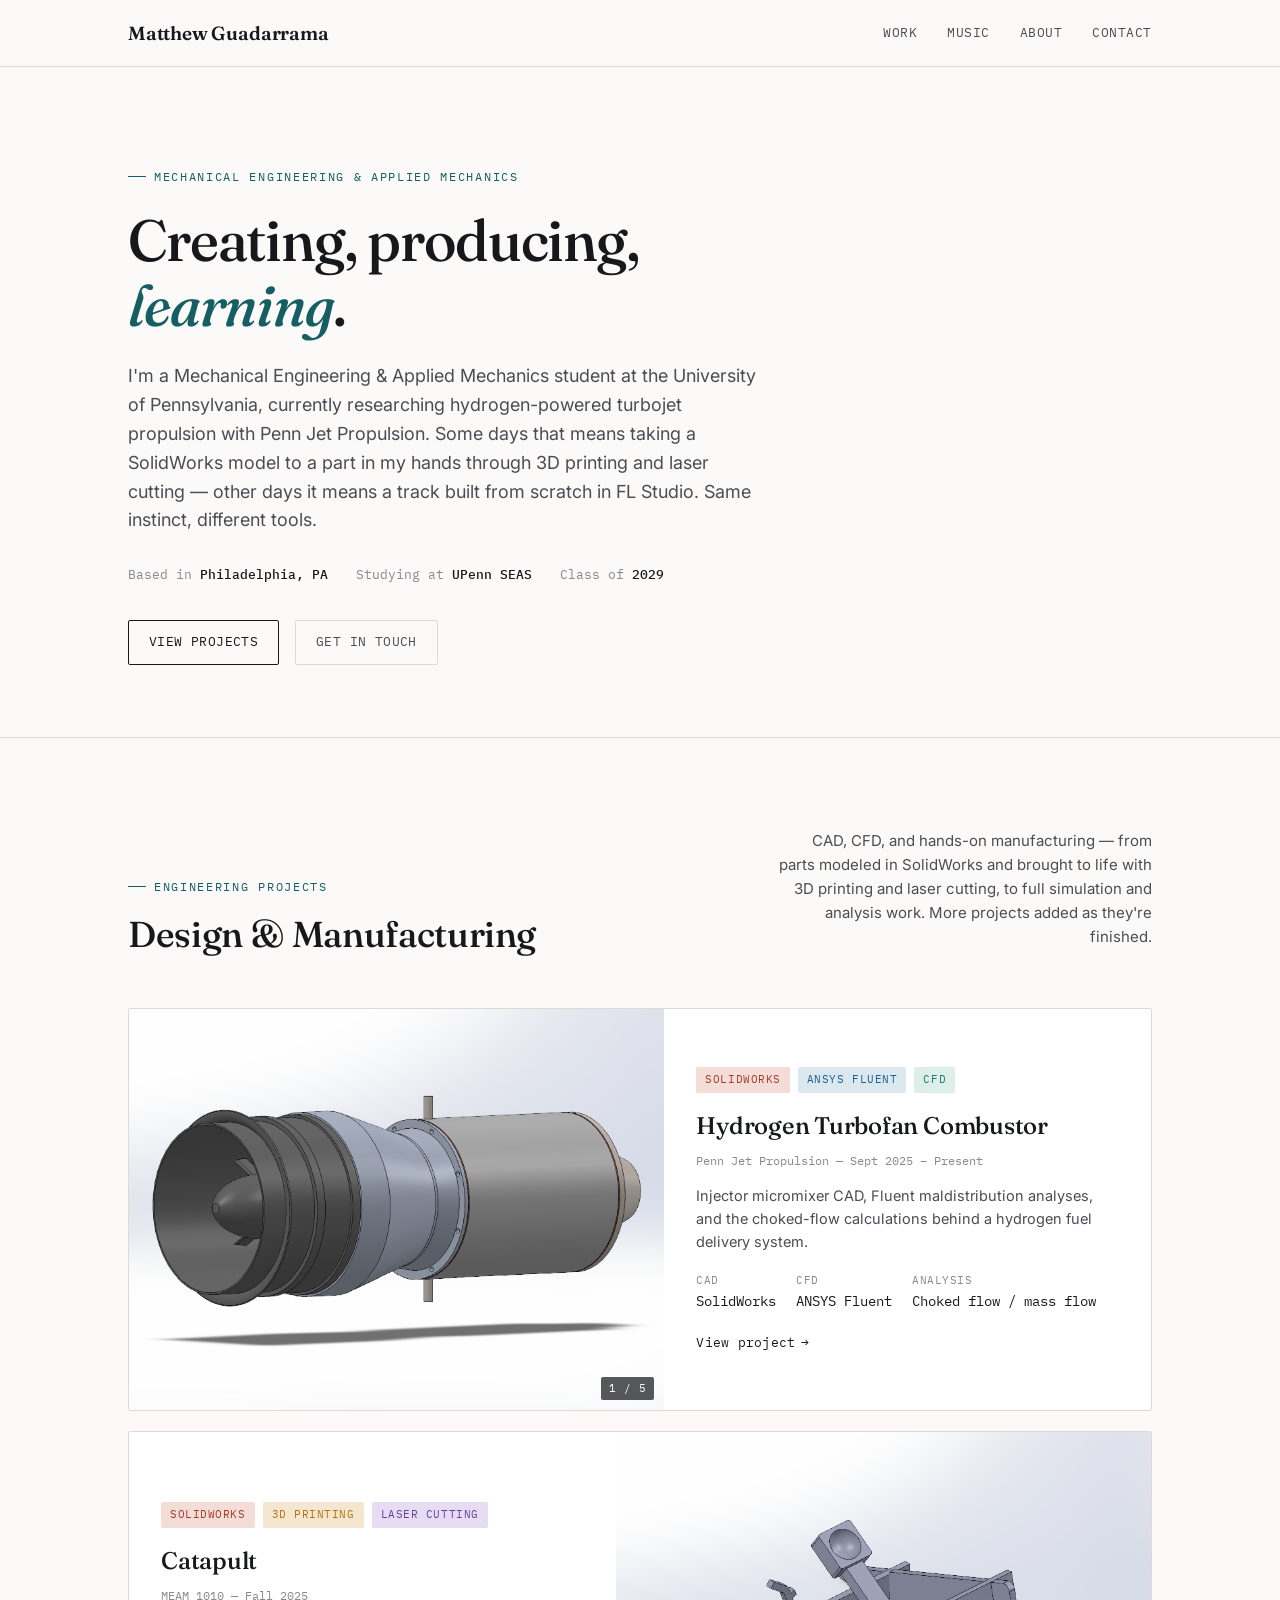
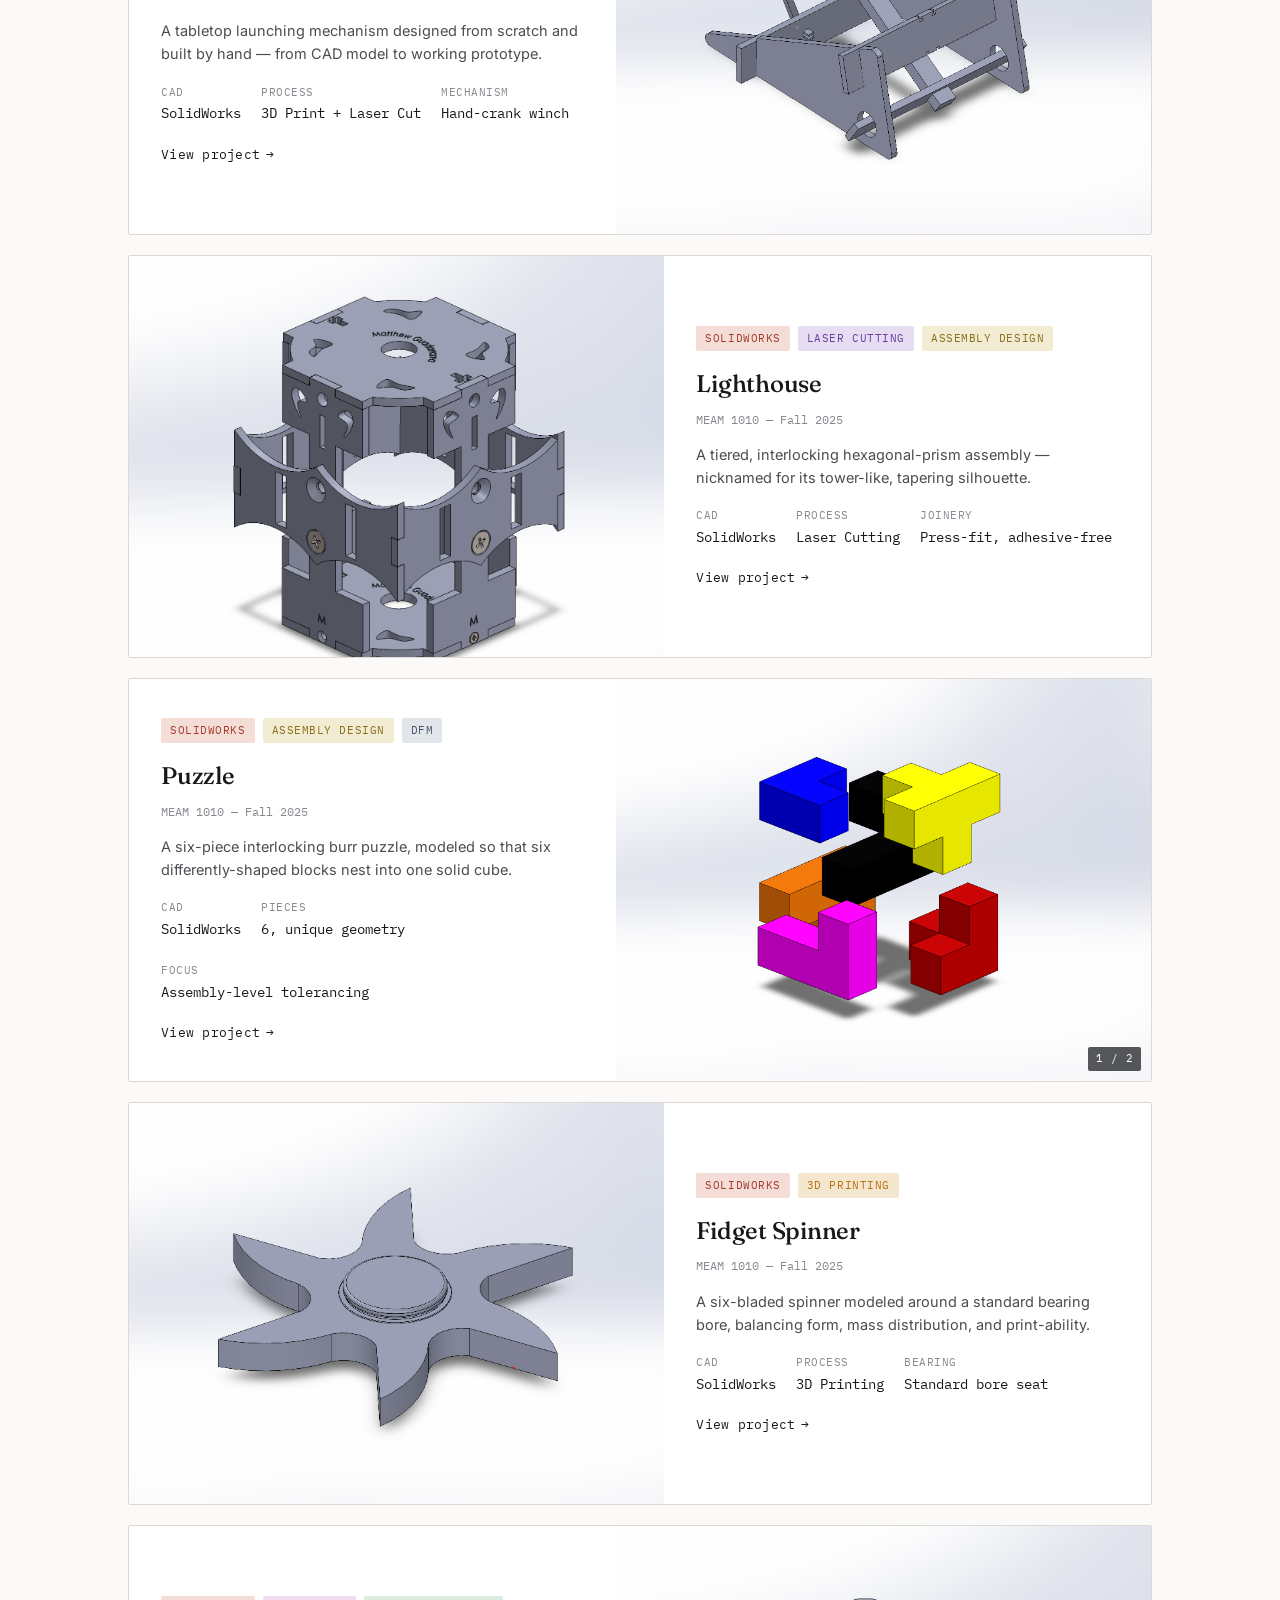
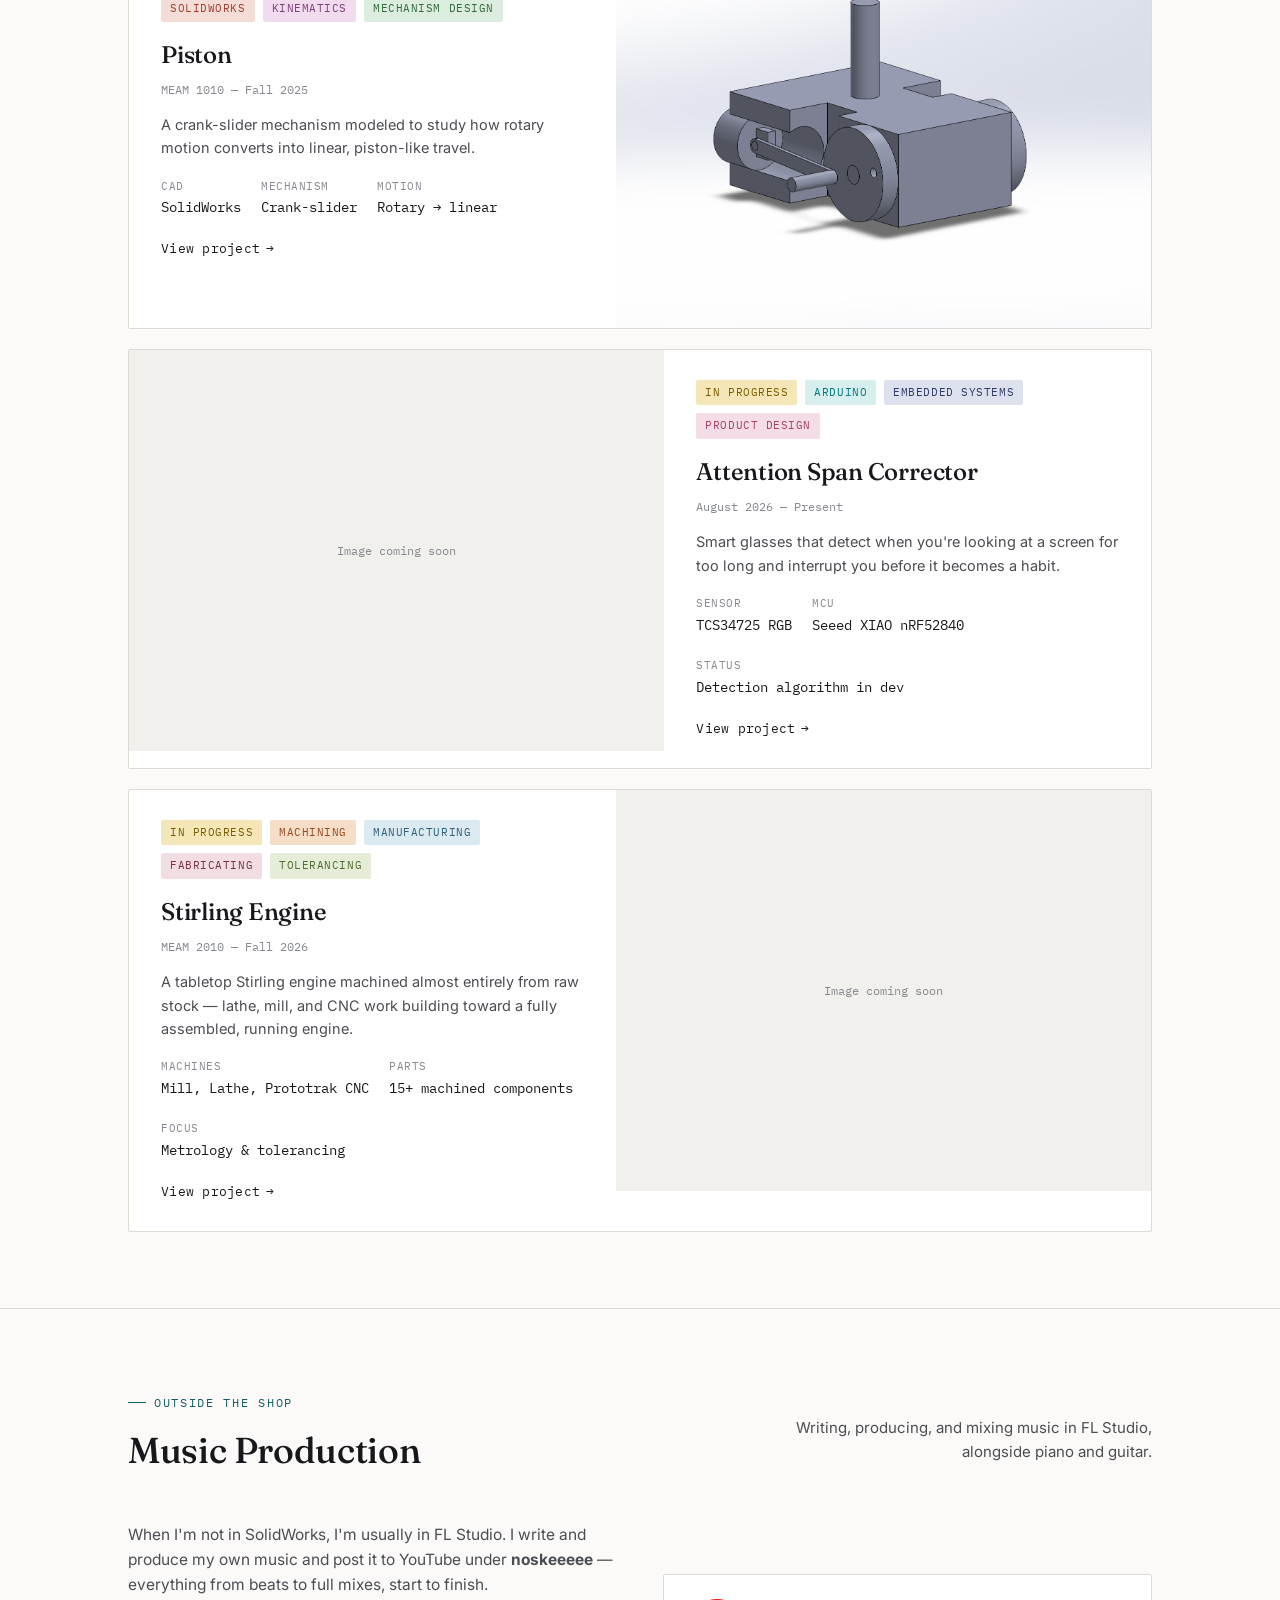
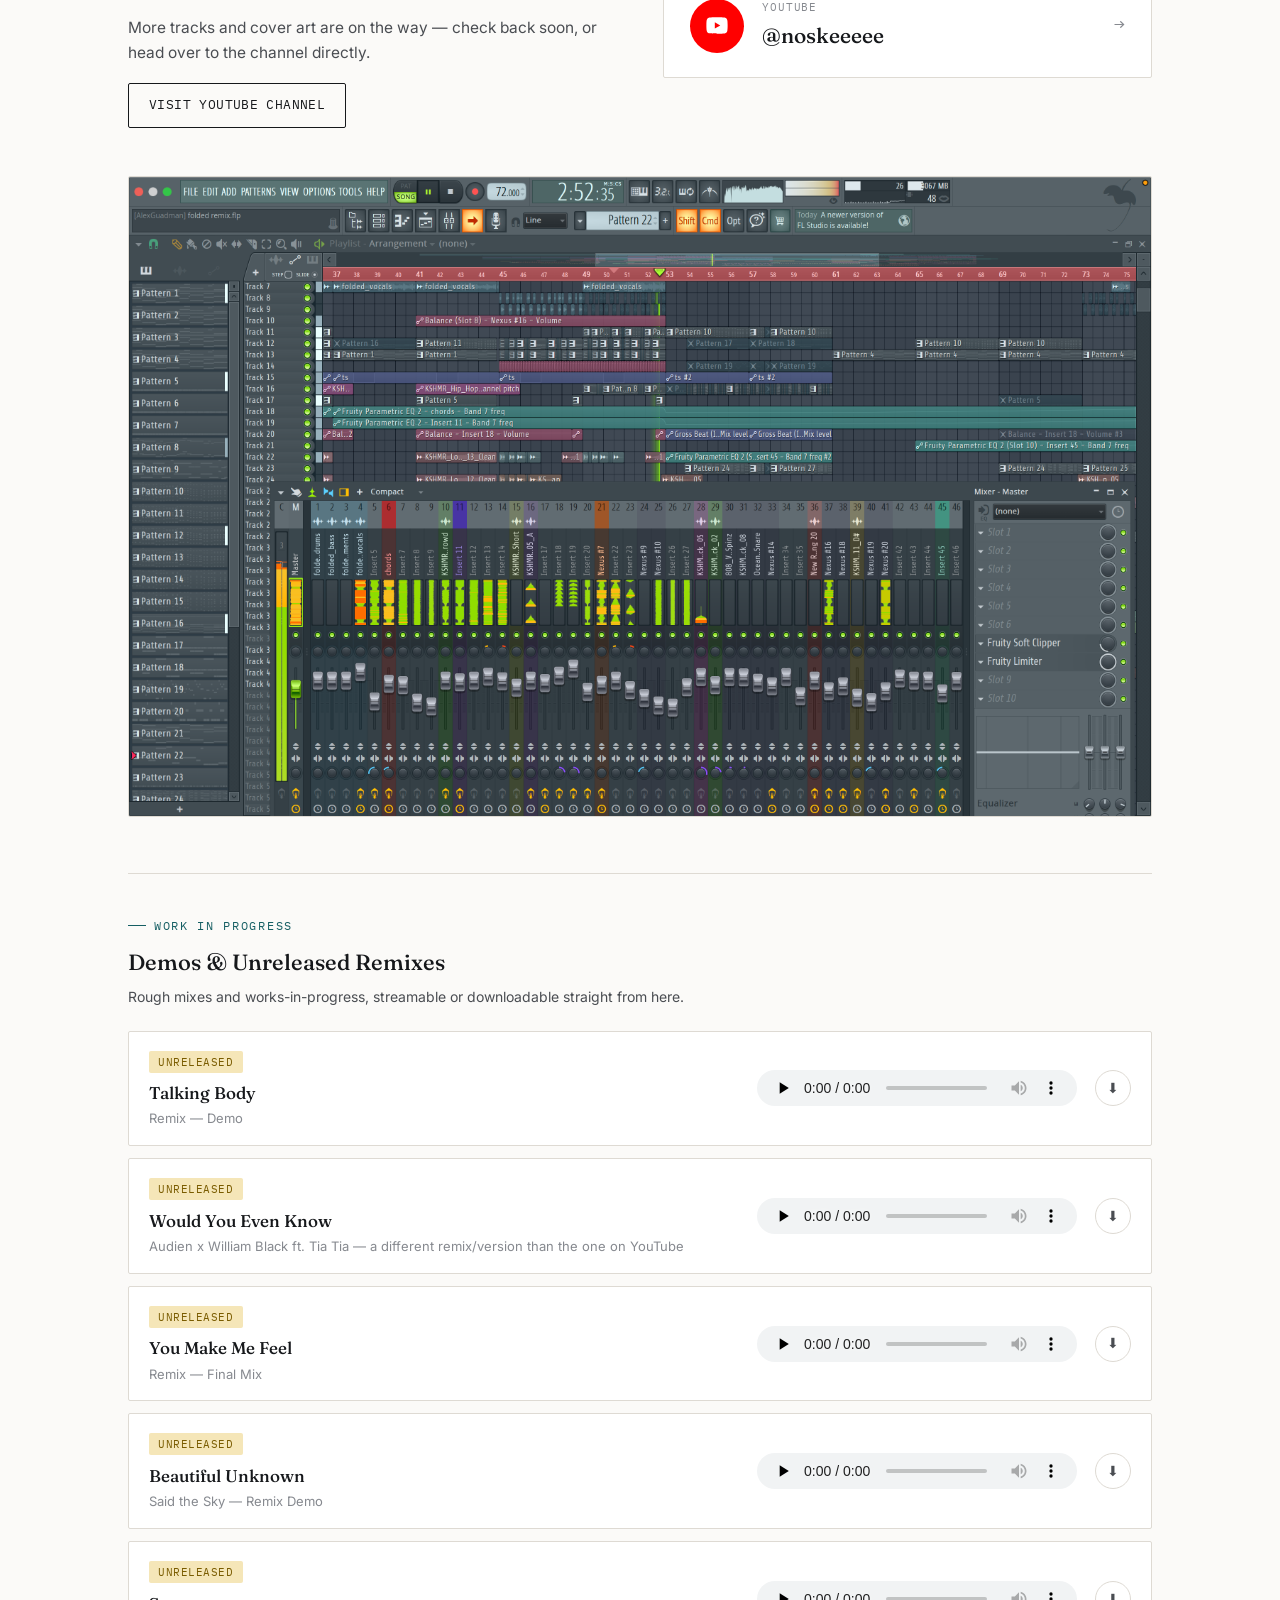
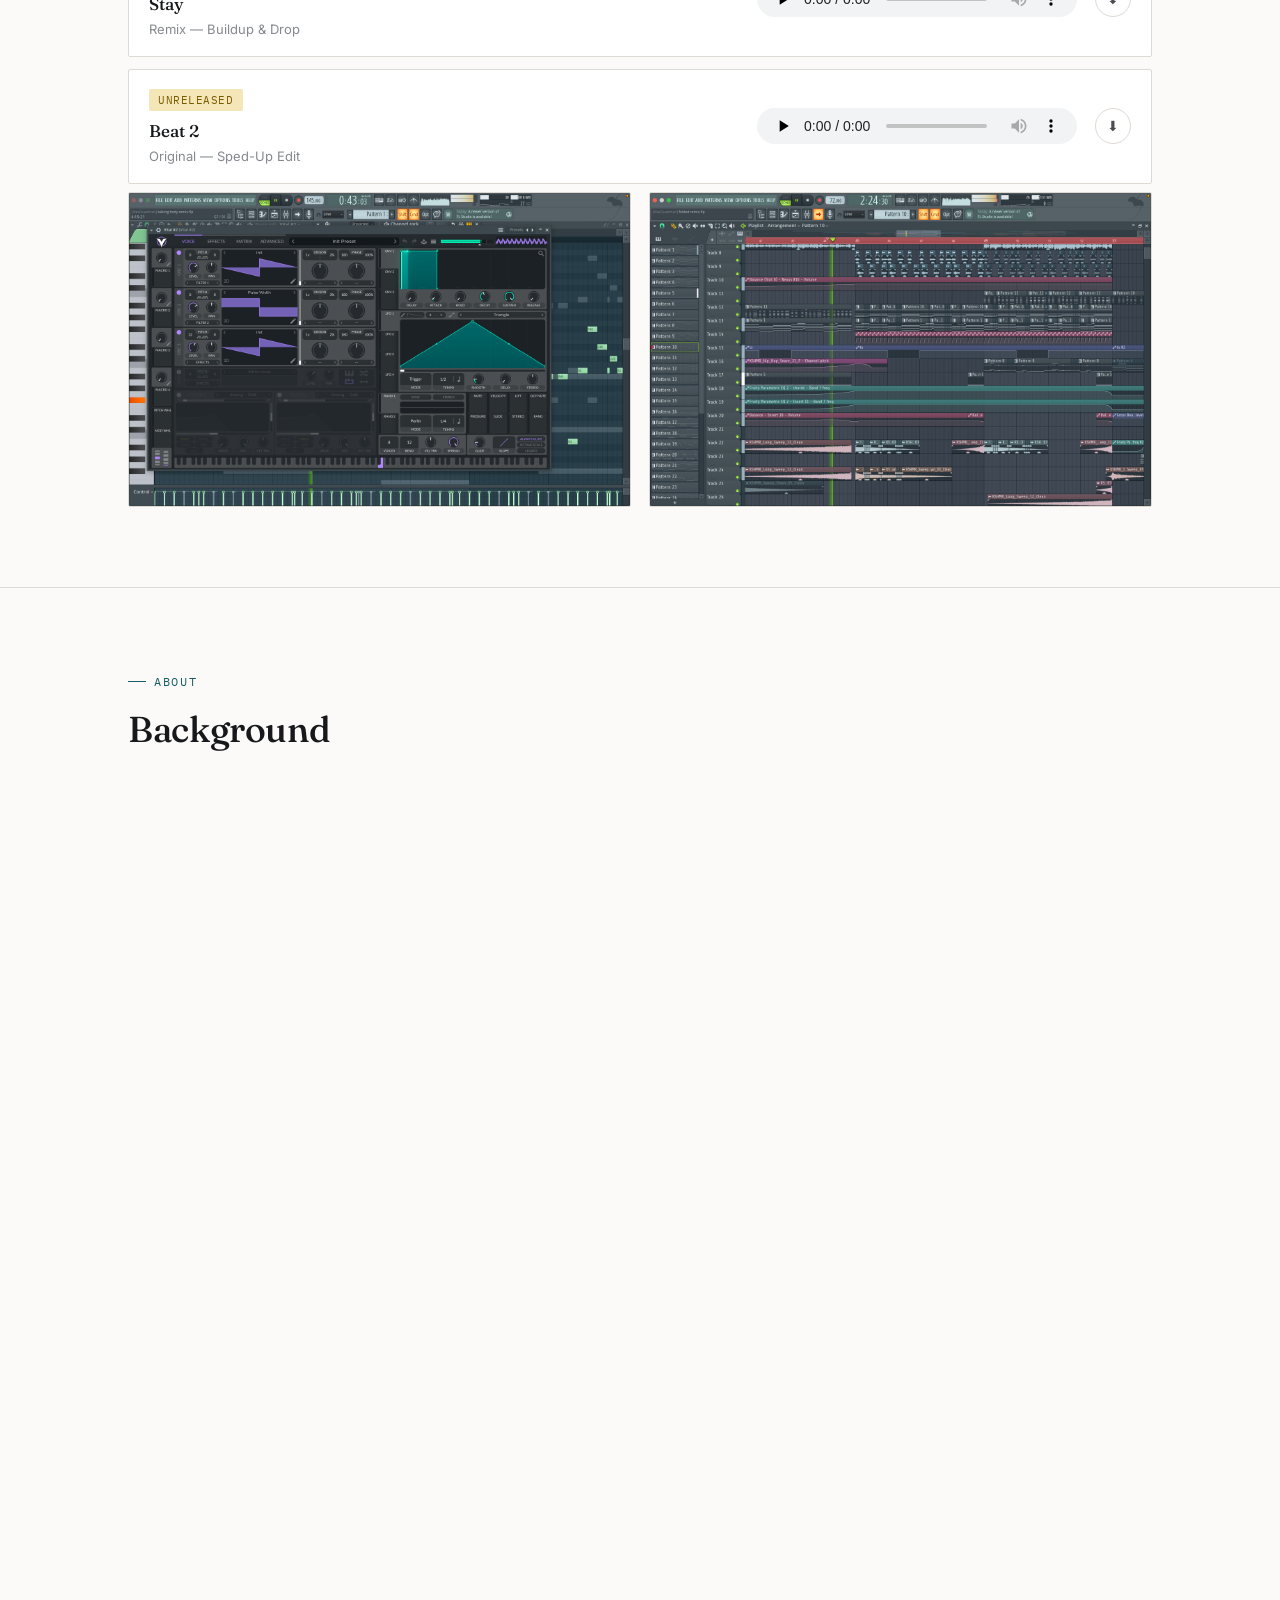
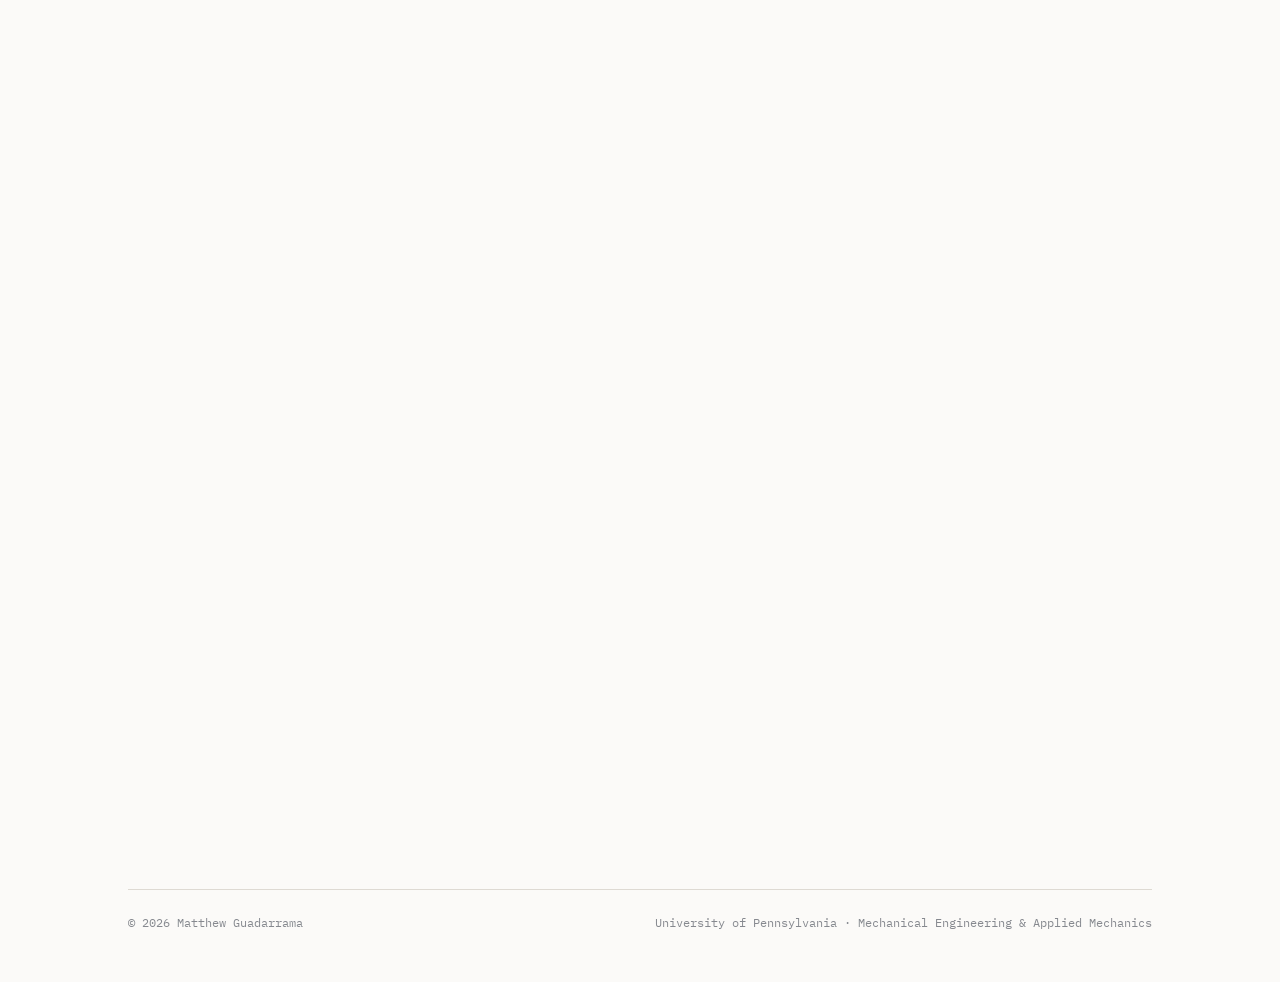
==== commit cd418909: "Add files via upload" ====
--- a/index.html
+++ b/index.html
@@ -266,9 +266,9 @@
                   <div class="when">Sept 2025 — Present</div>
                 </div>
                 <ul>
-                  <li>Apply and manage the budget for the annual conference and chapter expenses.</li>
-                  <li>Attend SHPE National Conventions for networking, community building, and professional development.</li>
-                  <li>Weekly meetings for event planning and outreach goals.</li>
+                  <li>Manage and apply for a $5,000+ chapter budget covering the SHPE annual national conference, social events, and operations, ensuring account balances across all funding sources.</li>
+                  <li>Serve as primary financial liaison to the Student Activities Council (SAC) and Engineering Student Activities Council (ESAC), securing yearly SAC, contingency, and ESAC funding, and processing reimbursements and vendor payments.</li>
+                  <li>Represent the chapter at SHPE National Conventions and assist in leading board meetings to promote chapter outreach and events.</li>
                 </ul>
               </div>
 
@@ -285,7 +285,7 @@
                 </div>
                 <ul>
                   <li>Manage chapter records, membership information, shared documents, and internal/external communications.</li>
-                  <li>Track attendance and compile event feedback to support executive board decision-making.</li>
+                  <li>Track attendance and membership status, organize chapter materials, and compile event feedback to support executive board decision-making and future initiatives.</li>
                 </ul>
               </div>
             </div>
@@ -304,12 +304,12 @@
                     <div class="role">Investor Relations Intern</div>
                     <div class="org">Fermat Capital Management</div>
                   </div>
-                  <div class="when">June — July 2026</div>
-                </div>
-                <ul>
-                  <li>Assisted with large-scale cat-bond / ILS client data processing for a hedge fund with $11bn AUM, incorporating AI and scripting to streamline workflow.</li>
-                  <li>Collaborated with IT to develop image processing software for OCR efficiency, and built an email-scraping script for CRM onboarding.</li>
-                  <li>Edited the firm's promotional trailer, compiled investor target sheets, and completed DDQs for compliance.</li>
+                  <div class="when">June — August 2026</div>
+                </div>
+                <ul>
+                  <li>Assisted with large-scale cat-bond / ILS client data processing for a hedge fund with $11bn AUM, incorporating AI, Optical Character Recognition (OCR), and scripting to streamline workflow.</li>
+                  <li>Built an email-scraping script to filter hundreds of clients, contacts, companies, and events, assisting the new CRM onboarding process.</li>
+                  <li>Edited the firm's promotional trailer, compiled domestic and international investor target sheets, and completed DDQs for compliance.</li>
                 </ul>
               </div>
 
@@ -325,8 +325,8 @@
                   <div class="when">Aug 2023 — Aug 2025</div>
                 </div>
                 <ul>
-                  <li>Managed gas and ice sales (up to $3,000 in revenue per shift) and overnight slip reservations across two marinas.</li>
-                  <li>Operated independently to provide efficient service, building long-term client relationships.</li>
+                  <li>Managed gas and ice sales (up to $3,000 in revenue per shift) and overnight slip reservations at the Longshore and Ned Dimes marinas.</li>
+                  <li>Operated independently or with a few coworkers to provide efficient service, establishing and strengthening long-term client relationships.</li>
                 </ul>
               </div>
             </div>
